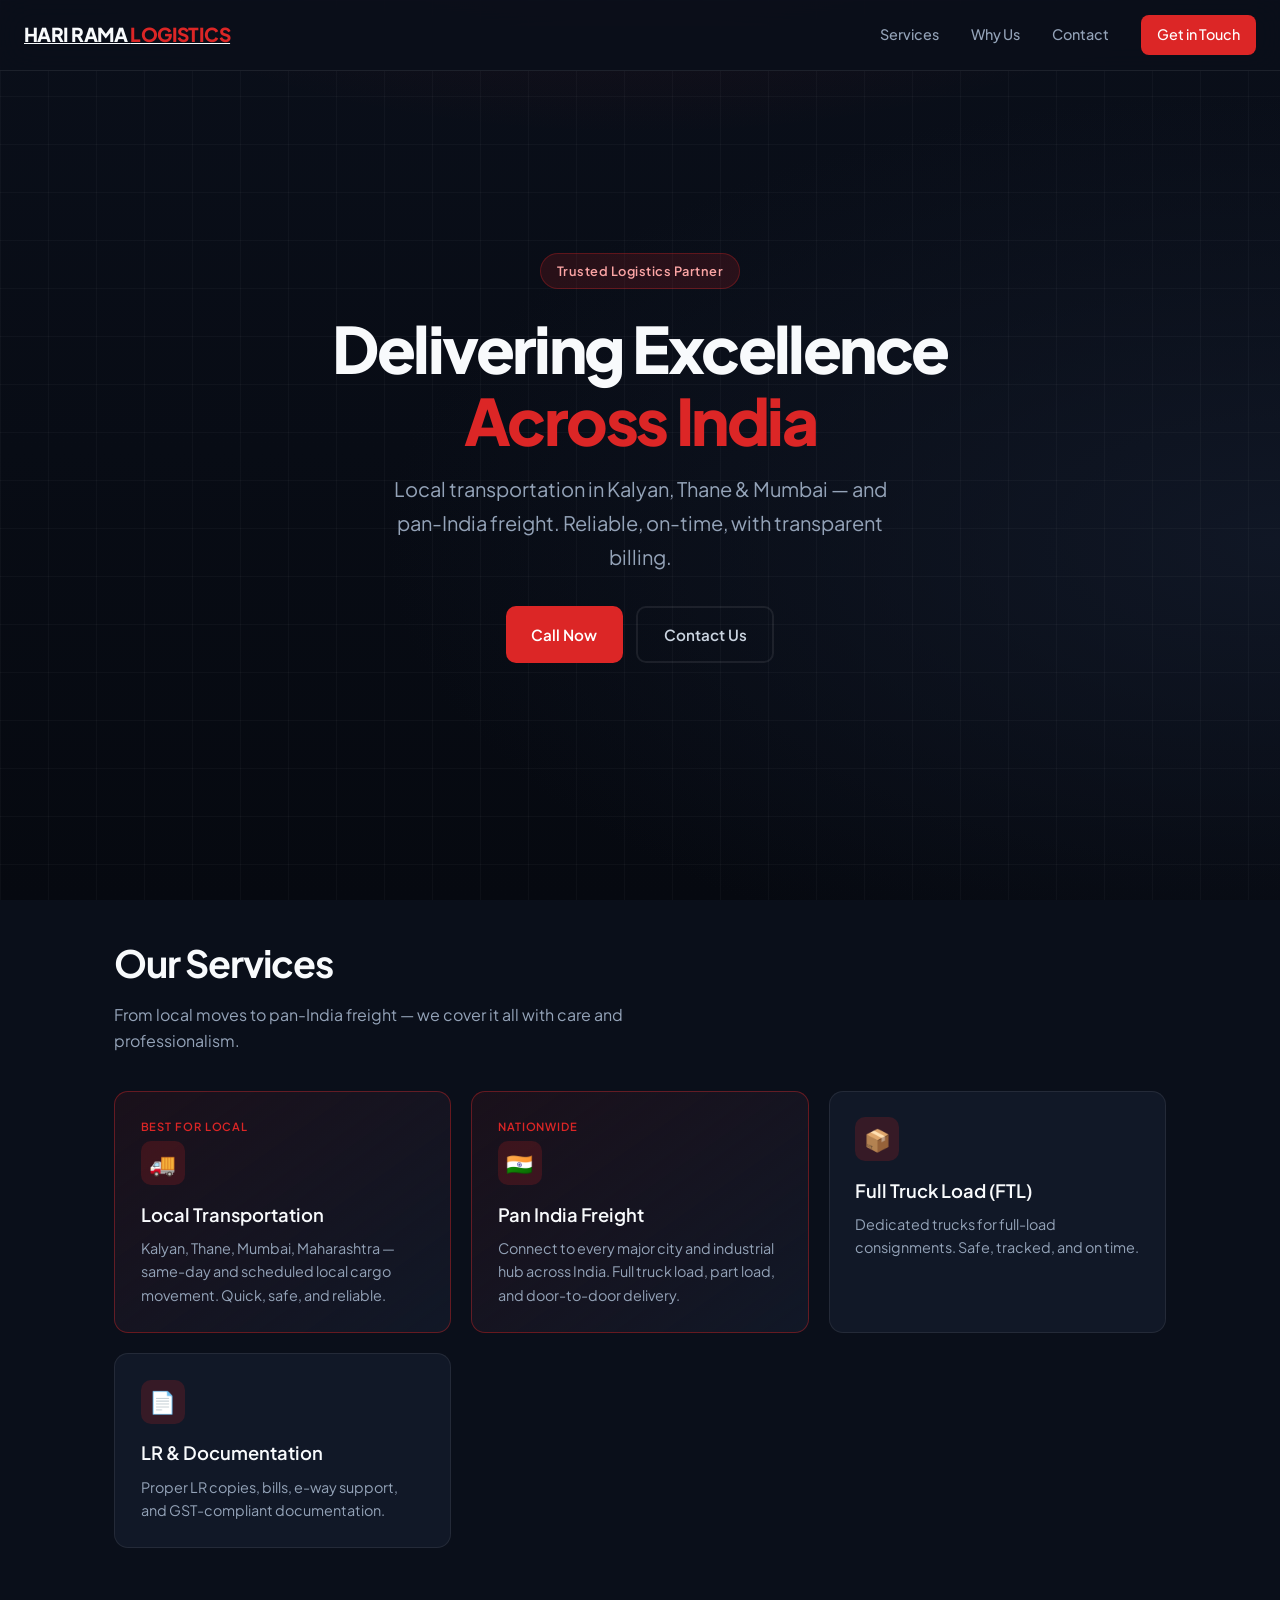
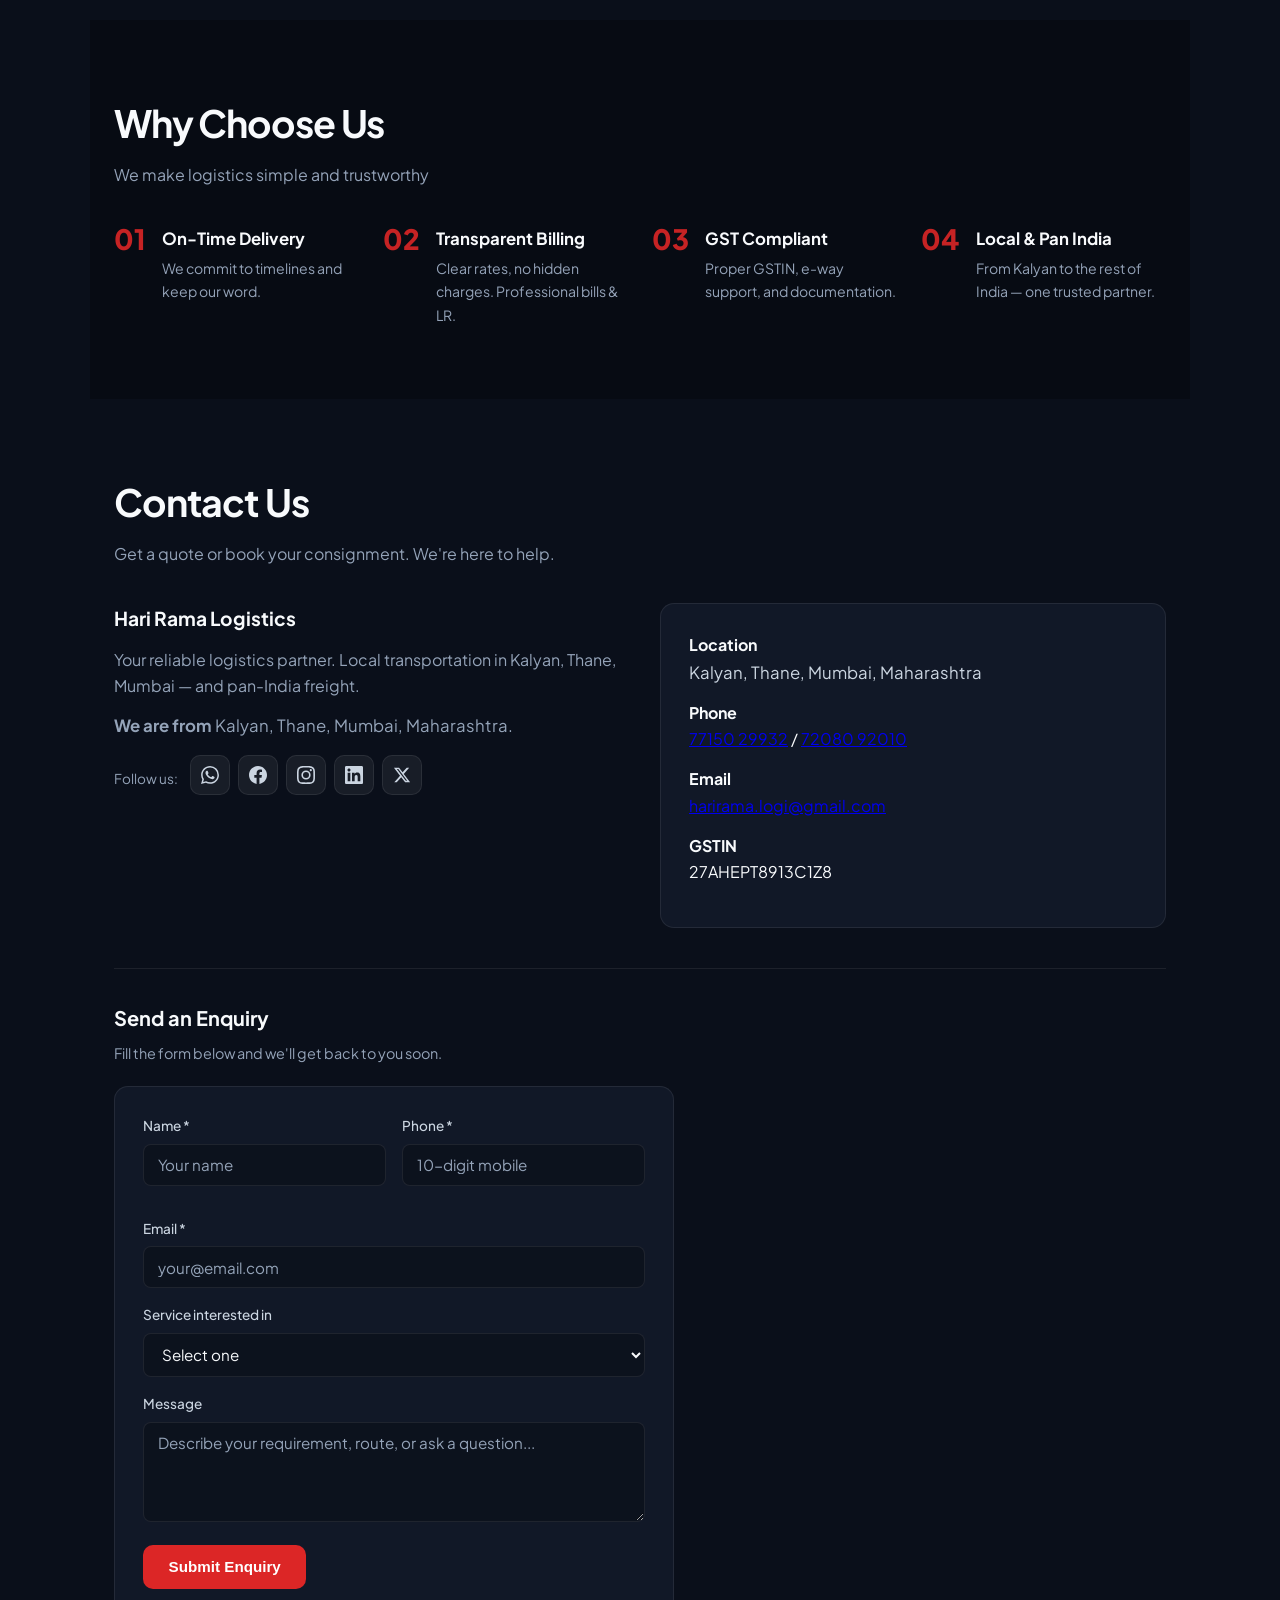
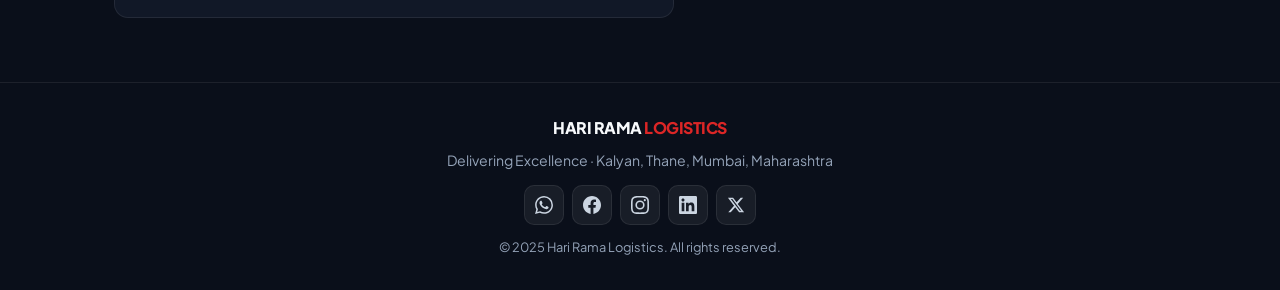
==== index.html @ 6e8695d1 "Add files via upload" ====
<!DOCTYPE html>
<html lang="en">
<head>
    <meta charset="UTF-8">
    <meta name="viewport" content="width=device-width, initial-scale=1.0">
    <meta name="description" content="Hari Rama Logistics - Local & Pan India freight from Kalyan, Thane, Mumbai. Delivering Excellence.">
    <title>Hari Rama Logistics | Delivering Excellence</title>
    <link rel="preconnect" href="https://fonts.googleapis.com">
    <link rel="preconnect" href="https://fonts.gstatic.com" crossorigin>
    <link href="https://fonts.googleapis.com/css2?family=Plus+Jakarta+Sans:wght@400;500;600;700;800&display=swap" rel="stylesheet">
    <style>
        :root {
            --navy: #0a0f1a;
            --navy-card: #111827;
            --navy-border: rgba(255,255,255,0.08);
            --red: #b91c1c;
            --red-soft: #dc2626;
            --red-glow: rgba(220, 38, 38, 0.25);
            --white: #f8fafc;
            --gray: #94a3b8;
            --gray-light: #cbd5e1;
        }
        * { margin: 0; padding: 0; box-sizing: border-box; }
        html { scroll-behavior: smooth; }
        body {
            font-family: 'Plus Jakarta Sans', sans-serif;
            background: var(--navy);
            color: var(--white);
            line-height: 1.65;
            overflow-x: hidden;
        }

        .bg-pattern {
            position: fixed;
            inset: 0;
            background:
                radial-gradient(ellipse 100% 60% at 50% -15%, rgba(220, 38, 38, 0.12), transparent 50%),
                radial-gradient(ellipse 70% 50% at 100% 60%, rgba(17, 24, 39, 0.9), transparent),
                linear-gradient(180deg, #0a0f1a 0%, #060910 100%);
            z-index: -2;
            pointer-events: none;
        }
        .grid-overlay {
            position: fixed;
            inset: 0;
            background-image: linear-gradient(rgba(255,255,255,0.03) 1px, transparent 1px),
                              linear-gradient(90deg, rgba(255,255,255,0.03) 1px, transparent 1px);
            background-size: 48px 48px;
            z-index: -1;
            pointer-events: none;
        }

        /* Nav - professional */
        nav {
            position: fixed;
            top: 0; left: 0; right: 0;
            z-index: 100;
            padding: 0.95rem 1.5rem;
            display: flex;
            justify-content: space-between;
            align-items: center;
            background: rgba(10, 15, 26, 0.9);
            backdrop-filter: blur(16px);
            border-bottom: 1px solid var(--navy-border);
        }
        .logo {
            font-size: 1.2rem;
            font-weight: 800;
            color: var(--white);
            letter-spacing: -0.03em;
        }
        .logo span { color: var(--red-soft); }
        .nav-links {
            display: flex;
            gap: 2rem;
            align-items: center;
        }
        .nav-links a {
            color: var(--gray);
            text-decoration: none;
            font-weight: 500;
            font-size: 0.9rem;
            transition: color 0.2s;
        }
        .nav-links a:hover { color: var(--white); }
        .nav-cta {
            background: var(--red-soft);
            color: white !important;
            padding: 0.5rem 1rem;
            border-radius: 8px;
            font-weight: 600;
        }
        .nav-cta:hover { background: #ef4444; color: white !important; }
        @media (max-width: 768px) {
            .nav-links { gap: 1rem; }
            .nav-links a:not(.nav-cta) { display: none; }
        }

        /* Hero - cleaner */
        .hero {
            min-height: 100vh;
            display: flex;
            flex-direction: column;
            justify-content: center;
            align-items: center;
            text-align: center;
            padding: 5rem 1.5rem 4rem;
        }
        .hero .badge {
            display: inline-flex;
            align-items: center;
            gap: 0.4rem;
            background: rgba(220, 38, 38, 0.15);
            color: #fca5a5;
            padding: 0.4rem 1rem;
            border-radius: 100px;
            font-size: 0.8rem;
            font-weight: 600;
            letter-spacing: 0.04em;
            margin-bottom: 1.5rem;
            border: 1px solid rgba(220, 38, 38, 0.3);
        }
        .hero h1 {
            font-size: clamp(2.4rem, 7vw, 4rem);
            font-weight: 800;
            line-height: 1.12;
            letter-spacing: -0.04em;
            margin-bottom: 1rem;
            color: var(--white);
        }
        .hero h1 .red { color: var(--red-soft); }
        .hero .tagline {
            font-size: clamp(1rem, 2.8vw, 1.25rem);
            color: var(--gray);
            max-width: 520px;
            margin-bottom: 2rem;
            line-height: 1.7;
        }
        .hero .cta {
            display: flex;
            gap: 0.85rem;
            flex-wrap: wrap;
            justify-content: center;
        }
        .btn {
            display: inline-flex;
            align-items: center;
            gap: 0.5rem;
            padding: 0.85rem 1.6rem;
            border-radius: 10px;
            font-weight: 600;
            font-size: 0.95rem;
            text-decoration: none;
            transition: transform 0.2s, box-shadow 0.2s, background 0.2s;
        }
        .btn-primary {
            background: var(--red-soft);
            color: white;
            border: none;
        }
        .btn-primary:hover {
            background: #ef4444;
            transform: translateY(-2px);
            box-shadow: 0 12px 28px var(--red-glow);
        }
        .btn-outline {
            background: transparent;
            color: var(--gray-light);
            border: 2px solid var(--navy-border);
        }
        .btn-outline:hover {
            border-color: var(--gray);
            color: var(--white);
            transform: translateY(-2px);
        }

        /* Section */
        section {
            max-width: 1100px;
            margin: 0 auto;
            padding: 4.5rem 1.5rem;
        }
        .section-title {
            font-size: clamp(1.7rem, 4vw, 2.35rem);
            font-weight: 700;
            margin-bottom: 0.5rem;
            letter-spacing: -0.03em;
        }
        .section-sub {
            color: var(--gray);
            font-size: 1rem;
            margin-bottom: 2.25rem;
            max-width: 560px;
        }

        /* Services - Local & Pan India highlighted */
        .services { padding-top: 2rem; }
        .services-grid {
            display: grid;
            grid-template-columns: repeat(auto-fit, minmax(260px, 1fr));
            gap: 1.25rem;
        }
        .service-card {
            background: var(--navy-card);
            border: 1px solid var(--navy-border);
            border-radius: 14px;
            padding: 1.6rem;
            transition: border-color 0.2s, transform 0.2s, box-shadow 0.2s;
        }
        .service-card:hover {
            border-color: rgba(220, 38, 38, 0.35);
            transform: translateY(-3px);
            box-shadow: 0 12px 24px rgba(0,0,0,0.2);
        }
        .service-card.featured {
            border-color: rgba(220, 38, 38, 0.4);
            background: linear-gradient(145deg, rgba(220, 38, 38, 0.08) 0%, var(--navy-card) 100%);
        }
        .service-card .icon {
            width: 44px;
            height: 44px;
            background: rgba(220, 38, 38, 0.18);
            border-radius: 10px;
            display: flex;
            align-items: center;
            justify-content: center;
            font-size: 1.35rem;
            margin-bottom: 0.9rem;
        }
        .service-card .label {
            font-size: 0.7rem;
            font-weight: 600;
            text-transform: uppercase;
            letter-spacing: 0.08em;
            color: var(--red-soft);
            margin-bottom: 0.35rem;
        }
        .service-card h3 {
            font-size: 1.15rem;
            font-weight: 600;
            margin-bottom: 0.45rem;
        }
        .service-card p {
            color: var(--gray);
            font-size: 0.9rem;
            line-height: 1.6;
        }

        /* Why Us */
        .why-us { background: rgba(0,0,0,0.25); }
        .why-grid {
            display: grid;
            grid-template-columns: repeat(auto-fit, minmax(220px, 1fr));
            gap: 1.5rem;
        }
        .why-item {
            display: flex;
            align-items: flex-start;
            gap: 1rem;
        }
        .why-item .num {
            font-size: 1.75rem;
            font-weight: 800;
            color: var(--red-soft);
            line-height: 1;
            opacity: 0.9;
        }
        .why-item h3 { font-size: 1.05rem; margin-bottom: 0.3rem; }
        .why-item p { color: var(--gray); font-size: 0.88rem; }

        /* Contact - location only + social */
        .contact { padding-bottom: 4rem; }
        .contact-wrap {
            display: grid;
            grid-template-columns: 1fr 1fr;
            gap: 2.5rem;
            align-items: start;
        }
        @media (max-width: 700px) { .contact-wrap { grid-template-columns: 1fr; } }
        .contact-info h3 { font-size: 1.2rem; margin-bottom: 0.75rem; }
        .contact-info p, .contact-info a {
            color: var(--gray);
            text-decoration: none;
            margin-bottom: 0.5rem;
            display: block;
        }
        .contact-info a:hover { color: var(--red-soft); }
        .contact-details {
            background: var(--navy-card);
            border: 1px solid var(--navy-border);
            border-radius: 14px;
            padding: 1.75rem;
        }
        .contact-details p { margin-bottom: 0.85rem; }
        .contact-details strong { color: var(--white); }
        .location-text {
            font-size: 1.05rem;
            color: var(--gray-light);
        }

        /* Social links */
        .social-row {
            display: flex;
            align-items: center;
            gap: 0.5rem;
            flex-wrap: wrap;
            margin-top: 1rem;
        }
        .social-row span {
            font-size: 0.85rem;
            color: var(--gray);
            margin-right: 0.25rem;
        }
        .social-links {
            display: flex;
            gap: 0.5rem;
            flex-wrap: wrap;
        }
        .social-links a {
            display: flex;
            align-items: center;
            justify-content: center;
            width: 40px;
            height: 40px;
            border-radius: 10px;
            background: rgba(255,255,255,0.06);
            border: 1px solid var(--navy-border);
            color: var(--gray-light);
            text-decoration: none;
            transition: background 0.2s, color 0.2s, border-color 0.2s;
        }
        .social-links a:hover {
            background: rgba(220, 38, 38, 0.15);
            border-color: rgba(220, 38, 38, 0.3);
            color: var(--white);
        }
        .social-links a svg { width: 18px; height: 18px; }

        /* Enquiry form */
        .enquiry-section { margin-top: 2.5rem; padding-top: 2rem; border-top: 1px solid var(--navy-border); }
        .enquiry-section h3 { font-size: 1.25rem; margin-bottom: 0.5rem; }
        .enquiry-section .form-intro { color: var(--gray); font-size: 0.9rem; margin-bottom: 1.25rem; }
        .form-box {
            background: var(--navy-card);
            border: 1px solid var(--navy-border);
            border-radius: 14px;
            padding: 1.75rem;
            max-width: 560px;
        }
        .form-row { display: grid; grid-template-columns: 1fr 1fr; gap: 1rem; margin-bottom: 1rem; }
        @media (max-width: 500px) { .form-row { grid-template-columns: 1fr; } }
        .form-group { margin-bottom: 1rem; }
        .form-group label {
            display: block;
            font-size: 0.85rem;
            font-weight: 500;
            color: var(--gray-light);
            margin-bottom: 0.4rem;
        }
        .form-group input,
        .form-group select,
        .form-group textarea {
            width: 100%;
            padding: 0.65rem 0.85rem;
            font-size: 0.95rem;
            font-family: inherit;
            color: var(--white);
            background: rgba(0,0,0,0.25);
            border: 1px solid var(--navy-border);
            border-radius: 8px;
            transition: border-color 0.2s;
        }
        .form-group input:focus,
        .form-group select:focus,
        .form-group textarea:focus {
            outline: none;
            border-color: rgba(220, 38, 38, 0.5);
        }
        .form-group input::placeholder,
        .form-group textarea::placeholder { color: var(--gray); }
        .form-group select option { background: var(--navy-card); color: var(--white); }
        .form-group textarea { min-height: 100px; resize: vertical; }
        .form-submit { margin-top: 0.5rem; }
        .form-submit .btn { cursor: pointer; border: none; }
        .form-success {
            display: none;
            padding: 1rem 1.25rem;
            background: rgba(34, 197, 94, 0.15);
            border: 1px solid rgba(34, 197, 94, 0.4);
            border-radius: 10px;
            color: #86efac;
            font-size: 0.95rem;
            margin-bottom: 1rem;
        }
        .form-success.show { display: block; }

        /* Footer */
        footer {
            border-top: 1px solid var(--navy-border);
            padding: 2rem 1.5rem;
            text-align: center;
            color: var(--gray);
            font-size: 0.88rem;
        }
        footer .logo { font-size: 1rem; display: inline-block; margin-bottom: 0.5rem; }
        footer .social-links { justify-content: center; margin-top: 0.75rem; }
    </style>
</head>
<body>
    <div class="bg-pattern"></div>
    <div class="grid-overlay"></div>

    <!-- ========== REPLACE THESE URLs WITH YOUR REAL LINKS ========== -->
    <script>
        var SOCIAL = {
            whatsapp: 'https://wa.me/917715029932',   // 91 + your 10-digit number
            facebook:  'https://www.facebook.com/yourpage',  // Your Facebook page URL
            instagram: 'https://www.instagram.com/yourprofile', // Your Instagram URL
            linkedin:  'https://www.linkedin.com/company/yourcompany', // Your LinkedIn URL
            twitter:   'https://twitter.com/yourhandle'   // Your Twitter/X URL
        };
    </script>

    <nav>
        <a href="#" class="logo">HARI RAMA <span>LOGISTICS</span></a>
        <div class="nav-links">
            <a href="#services">Services</a>
            <a href="#why-us">Why Us</a>
            <a href="#contact">Contact</a>
            <a href="#contact" class="nav-cta">Get in Touch</a>
        </div>
    </nav>

    <header class="hero">
        <span class="badge">Trusted Logistics Partner</span>
        <h1>Delivering Excellence<br><span class="red">Across India</span></h1>
        <p class="tagline">Local transportation in Kalyan, Thane & Mumbai — and pan-India freight. Reliable, on-time, with transparent billing.</p>
        <div class="cta">
            <a href="tel:7715029932" class="btn btn-primary">Call Now</a>
            <a href="#contact" class="btn btn-outline">Contact Us</a>
        </div>
    </header>

    <section id="services" class="services">
        <h2 class="section-title">Our Services</h2>
        <p class="section-sub">From local moves to pan-India freight — we cover it all with care and professionalism.</p>
        <div class="services-grid">
            <div class="service-card featured">
                <div class="label">Best for local</div>
                <div class="icon">🚚</div>
                <h3>Local Transportation</h3>
                <p>Kalyan, Thane, Mumbai, Maharashtra — same-day and scheduled local cargo movement. Quick, safe, and reliable.</p>
            </div>
            <div class="service-card featured">
                <div class="label">Nationwide</div>
                <div class="icon">🇮🇳</div>
                <h3>Pan India Freight</h3>
                <p>Connect to every major city and industrial hub across India. Full truck load, part load, and door-to-door delivery.</p>
            </div>
            <div class="service-card">
                <div class="icon">📦</div>
                <h3>Full Truck Load (FTL)</h3>
                <p>Dedicated trucks for full-load consignments. Safe, tracked, and on time.</p>
            </div>
            <div class="service-card">
                <div class="icon">📄</div>
                <h3>LR & Documentation</h3>
                <p>Proper LR copies, bills, e-way support, and GST-compliant documentation.</p>
            </div>
        </div>
    </section>

    <section id="why-us" class="why-us">
        <h2 class="section-title">Why Choose Us</h2>
        <p class="section-sub">We make logistics simple and trustworthy</p>
        <div class="why-grid">
            <div class="why-item">
                <span class="num">01</span>
                <div>
                    <h3>On-Time Delivery</h3>
                    <p>We commit to timelines and keep our word.</p>
                </div>
            </div>
            <div class="why-item">
                <span class="num">02</span>
                <div>
                    <h3>Transparent Billing</h3>
                    <p>Clear rates, no hidden charges. Professional bills & LR.</p>
                </div>
            </div>
            <div class="why-item">
                <span class="num">03</span>
                <div>
                    <h3>GST Compliant</h3>
                    <p>Proper GSTIN, e-way support, and documentation.</p>
                </div>
            </div>
            <div class="why-item">
                <span class="num">04</span>
                <div>
                    <h3>Local & Pan India</h3>
                    <p>From Kalyan to the rest of India — one trusted partner.</p>
                </div>
            </div>
        </div>
    </section>

    <section id="contact" class="contact">
        <h2 class="section-title">Contact Us</h2>
        <p class="section-sub">Get a quote or book your consignment. We're here to help.</p>
        <div class="contact-wrap">
            <div class="contact-info">
                <h3>Hari Rama Logistics</h3>
                <p>Your reliable logistics partner. Local transportation in Kalyan, Thane, Mumbai — and pan-India freight.</p>
                <p class="location-text" style="margin-top:0.75rem;"><strong>We are from</strong> Kalyan, Thane, Mumbai, Maharashtra.</p>
                <div class="social-row">
                    <span>Follow us:</span>
                    <div class="social-links">
                        <a href="#" id="s-whatsapp" title="WhatsApp" target="_blank" rel="noopener"><svg viewBox="0 0 24 24" fill="currentColor"><path d="M17.472 14.382c-.297-.149-1.758-.867-2.03-.967-.273-.099-.471-.148-.67.15-.197.297-.767.966-.94 1.164-.173.199-.347.223-.644.075-.297-.15-1.255-.463-2.39-1.475-.883-.788-1.48-1.761-1.653-2.059-.173-.297-.018-.458.13-.606.134-.133.298-.347.446-.52.149-.174.198-.298.298-.497.099-.198.05-.371-.025-.52-.075-.149-.669-1.612-.916-2.207-.242-.579-.487-.5-.669-.51-.173-.008-.371-.01-.57-.01-.198 0-.52.074-.792.372-.272.297-1.04 1.016-1.04 2.479 0 1.462 1.065 2.875 1.213 3.074.149.198 2.096 3.2 5.077 4.487.709.306 1.262.489 1.694.625.712.227 1.36.195 1.871.118.571-.085 1.758-.719 2.006-1.413.248-.694.248-1.289.173-1.413-.074-.124-.272-.198-.57-.347m-5.421 7.403h-.004a9.87 9.87 0 01-5.031-1.378l-.361-.214-3.741.982.998-3.648-.235-.374a9.86 9.86 0 01-1.51-5.26c.001-5.45 4.436-9.884 9.888-9.884 2.64 0 5.122 1.03 6.988 2.898a9.825 9.825 0 012.893 6.994c-.003 5.45-4.437 9.884-9.885 9.884m8.413-18.297A11.815 11.815 0 0012.05 0C5.495 0 .16 5.335.157 11.892c0 2.096.547 4.142 1.588 5.945L.057 24l6.305-1.654a11.882 11.882 0 005.683 1.448h.005c6.554 0 11.89-5.335 11.893-11.893a11.821 11.821 0 00-3.48-8.413z"/></svg></a>
                        <a href="#" id="s-facebook" title="Facebook" target="_blank" rel="noopener"><svg viewBox="0 0 24 24" fill="currentColor"><path d="M24 12.073c0-6.627-5.373-12-12-12s-12 5.373-12 12c0 5.99 4.388 10.954 10.125 11.854v-8.385H7.078v-3.47h3.047V9.43c0-3.007 1.792-4.669 4.533-4.669 1.312 0 2.686.235 2.686.235v2.953H15.83c-1.491 0-1.956.925-1.956 1.874v2.25h3.328l-.532 3.47h-2.796v8.385C19.612 23.027 24 18.062 24 12.073z"/></svg></a>
                        <a href="#" id="s-instagram" title="Instagram" target="_blank" rel="noopener"><svg viewBox="0 0 24 24" fill="currentColor"><path d="M12 2.163c3.204 0 3.584.012 4.85.07 3.252.148 4.771 1.691 4.919 4.919.058 1.265.069 1.645.069 4.849 0 3.205-.012 3.584-.069 4.849-.149 3.225-1.664 4.771-4.919 4.919-1.266.058-1.644.07-4.85.07-3.204 0-3.584-.012-4.849-.07-3.26-.149-4.771-1.699-4.919-4.92-.058-1.265-.07-1.644-.07-4.849 0-3.204.013-3.583.07-4.849.149-3.227 1.664-4.771 4.919-4.919 1.266-.057 1.645-.069 4.849-.069zM12 0C8.741 0 8.333.014 7.053.072 2.695.272.273 2.69.073 7.052.014 8.333 0 8.741 0 12c0 3.259.014 3.668.072 4.948.2 4.358 2.618 6.78 6.98 6.98C8.333 23.986 8.741 24 12 24c3.259 0 3.668-.014 4.948-.072 4.354-.2 6.782-2.618 6.979-6.98.059-1.28.073-1.689.073-4.948 0-3.259-.014-3.667-.072-4.947-.196-4.354-2.617-6.78-6.979-6.98C8.333.014 8.741 0 12 0zm0 5.838a6.162 6.162 0 100 12.324 6.162 6.162 0 000-12.324zM12 16a4 4 0 110-8 4 4 0 010 8zm6.406-11.845a1.44 1.44 0 100 2.881 1.44 1.44 0 000-2.881z"/></svg></a>
                        <a href="#" id="s-linkedin" title="LinkedIn" target="_blank" rel="noopener"><svg viewBox="0 0 24 24" fill="currentColor"><path d="M20.447 20.452h-3.554v-5.569c0-1.328-.027-3.037-1.852-3.037-1.853 0-2.136 1.445-2.136 2.939v5.667H9.351V9h3.414v1.561h.046c.477-.9 1.637-1.85 3.37-1.85 3.601 0 4.267 2.37 4.267 5.455v6.286zM5.337 7.433c-1.144 0-2.063-.926-2.063-2.065 0-1.138.92-2.063 2.063-2.063 1.14 0 2.064.925 2.064 2.063 0 1.139-.925 2.065-2.064 2.065zm1.782 13.019H3.555V9h3.564v11.452zM22.225 0H1.771C.792 0 0 .774 0 1.729v20.542C0 23.227.792 24 1.771 24h20.451C23.2 24 24 23.227 24 22.271V1.729C24 .774 23.2 0 22.222 0h.003z"/></svg></a>
                        <a href="#" id="s-twitter" title="Twitter / X" target="_blank" rel="noopener"><svg viewBox="0 0 24 24" fill="currentColor"><path d="M18.244 2.25h3.308l-7.227 8.26 8.502 11.24H16.17l-5.214-6.817L4.99 21.75H1.68l7.73-8.835L1.254 2.25H8.08l4.713 6.231zm-1.161 17.52h1.833L7.084 4.126H5.117z"/></svg></a>
                    </div>
                </div>
            </div>
            <div class="contact-details">
                <p><strong>Location</strong><br><span class="location-text">Kalyan, Thane, Mumbai, Maharashtra</span></p>
                <p><strong>Phone</strong><br><a href="tel:7715029932">77150 29932</a> / <a href="tel:7208092010">72080 92010</a></p>
                <p><strong>Email</strong><br><a href="mailto:harirama.logi@gmail.com">harirama.logi@gmail.com</a></p>
                <p><strong>GSTIN</strong><br>27AHEPT8913C1Z8</p>
            </div>
        </div>

        <!-- Enquiry form: Netlify Forms (100/month free). Works only after you host this site on Netlify. -->
        <div class="enquiry-section" id="enquiry-form">
            <h3>Send an Enquiry</h3>
            <p class="form-intro">Fill the form below and we'll get back to you soon.</p>
            <div id="form-success-msg" class="form-success">Thank you! We've received your enquiry and will contact you shortly.</div>
            <form class="form-box" id="enquiry-form-el" name="enquiry" method="POST" data-netlify="true" data-netlify-honeypot="bot-field" action="/#contact">
                <input type="hidden" name="form-name" value="enquiry">
                <p class="form-honey" style="position:absolute;left:-9999px;" aria-hidden="true"><label>Don't fill this: <input name="bot-field"></label></p>
                <div class="form-row">
                    <div class="form-group">
                        <label for="ename">Name *</label>
                        <input type="text" id="ename" name="name" placeholder="Your name" required>
                    </div>
                    <div class="form-group">
                        <label for="ephone">Phone *</label>
                        <input type="tel" id="ephone" name="phone" placeholder="10-digit mobile" required>
                    </div>
                </div>
                <div class="form-group">
                    <label for="eemail">Email *</label>
                    <input type="email" id="eemail" name="email" placeholder="your@email.com" required>
                </div>
                <div class="form-group">
                    <label for="eservice">Service interested in</label>
                    <select id="eservice" name="service">
                        <option value="">Select one</option>
                        <option value="Local Transportation">Local Transportation (Kalyan / Thane / Mumbai)</option>
                        <option value="Pan India Freight">Pan India Freight</option>
                        <option value="Both">Both</option>
                        <option value="Quote">Get a quote</option>
                    </select>
                </div>
                <div class="form-group">
                    <label for="emsg">Message</label>
                    <textarea id="emsg" name="message" placeholder="Describe your requirement, route, or ask a question..."></textarea>
                </div>
                <div class="form-submit">
                    <button type="submit" class="btn btn-primary">Submit Enquiry</button>
                </div>
            </form>
        </div>
    </section>

    <footer>
        <div class="logo">HARI RAMA <span>LOGISTICS</span></div>
        <p>Delivering Excellence · Kalyan, Thane, Mumbai, Maharashtra</p>
        <div class="social-links">
            <a href="#" id="f-whatsapp" title="WhatsApp" target="_blank" rel="noopener"><svg viewBox="0 0 24 24" fill="currentColor"><path d="M17.472 14.382c-.297-.149-1.758-.867-2.03-.967-.273-.099-.471-.148-.67.15-.197.297-.767.966-.94 1.164-.173.199-.347.223-.644.075-.297-.15-1.255-.463-2.39-1.475-.883-.788-1.48-1.761-1.653-2.059-.173-.297-.018-.458.13-.606.134-.133.298-.347.446-.52.149-.174.198-.298.298-.497.099-.198.05-.371-.025-.52-.075-.149-.669-1.612-.916-2.207-.242-.579-.487-.5-.669-.51-.173-.008-.371-.01-.57-.01-.198 0-.52.074-.792.372-.272.297-1.04 1.016-1.04 2.479 0 1.462 1.065 2.875 1.213 3.074.149.198 2.096 3.2 5.077 4.487.709.306 1.262.489 1.694.625.712.227 1.36.195 1.871.118.571-.085 1.758-.719 2.006-1.413.248-.694.248-1.289.173-1.413-.074-.124-.272-.198-.57-.347m-5.421 7.403h-.004a9.87 9.87 0 01-5.031-1.378l-.361-.214-3.741.982.998-3.648-.235-.374a9.86 9.86 0 01-1.51-5.26c.001-5.45 4.436-9.884 9.888-9.884 2.64 0 5.122 1.03 6.988 2.898a9.825 9.825 0 012.893 6.994c-.003 5.45-4.437 9.884-9.885 9.884m8.413-18.297A11.815 11.815 0 0012.05 0C5.495 0 .16 5.335.157 11.892c0 2.096.547 4.142 1.588 5.945L.057 24l6.305-1.654a11.882 11.882 0 005.683 1.448h.005c6.554 0 11.89-5.335 11.893-11.893a11.821 11.821 0 00-3.48-8.413z"/></svg></a>
            <a href="#" id="f-facebook" title="Facebook" target="_blank" rel="noopener"><svg viewBox="0 0 24 24" fill="currentColor"><path d="M24 12.073c0-6.627-5.373-12-12-12s-12 5.373-12 12c0 5.99 4.388 10.954 10.125 11.854v-8.385H7.078v-3.47h3.047V9.43c0-3.007 1.792-4.669 4.533-4.669 1.312 0 2.686.235 2.686.235v2.953H15.83c-1.491 0-1.956.925-1.956 1.874v2.25h3.328l-.532 3.47h-2.796v8.385C19.612 23.027 24 18.062 24 12.073z"/></svg></a>
            <a href="#" id="f-instagram" title="Instagram" target="_blank" rel="noopener"><svg viewBox="0 0 24 24" fill="currentColor"><path d="M12 2.163c3.204 0 3.584.012 4.85.07 3.252.148 4.771 1.691 4.919 4.919.058 1.265.069 1.645.069 4.849 0 3.205-.012 3.584-.069 4.849-.149 3.225-1.664 4.771-4.919 4.919-1.266.058-1.644.07-4.85.07-3.204 0-3.584-.012-4.849-.07-3.26-.149-4.771-1.699-4.919-4.92-.058-1.265-.07-1.644-.07-4.849 0-3.204.013-3.583.07-4.849.149-3.227 1.664-4.771 4.919-4.919 1.266-.057 1.645-.069 4.849-.069zM12 0C8.741 0 8.333.014 7.053.072 2.695.272.273 2.69.073 7.052.014 8.333 0 8.741 0 12c0 3.259.014 3.668.072 4.948.2 4.358 2.618 6.78 6.98 6.98C8.333 23.986 8.741 24 12 24c3.259 0 3.668-.014 4.948-.072 4.354-.2 6.782-2.618 6.979-6.98.059-1.28.073-1.689.073-4.948 0-3.259-.014-3.667-.072-4.947-.196-4.354-2.617-6.78-6.979-6.98C8.333.014 8.741 0 12 0zm0 5.838a6.162 6.162 0 100 12.324 6.162 6.162 0 000-12.324zM12 16a4 4 0 110-8 4 4 0 010 8zm6.406-11.845a1.44 1.44 0 100 2.881 1.44 1.44 0 000-2.881z"/></svg></a>
            <a href="#" id="f-linkedin" title="LinkedIn" target="_blank" rel="noopener"><svg viewBox="0 0 24 24" fill="currentColor"><path d="M20.447 20.452h-3.554v-5.569c0-1.328-.027-3.037-1.852-3.037-1.853 0-2.136 1.445-2.136 2.939v5.667H9.351V9h3.414v1.561h.046c.477-.9 1.637-1.85 3.37-1.85 3.601 0 4.267 2.37 4.267 5.455v6.286zM5.337 7.433c-1.144 0-2.063-.926-2.063-2.065 0-1.138.92-2.063 2.063-2.063 1.14 0 2.064.925 2.064 2.063 0 1.139-.925 2.065-2.064 2.065zm1.782 13.019H3.555V9h3.564v11.452zM22.225 0H1.771C.792 0 0 .774 0 1.729v20.542C0 23.227.792 24 1.771 24h20.451C23.2 24 24 23.227 24 22.271V1.729C24 .774 23.2 0 22.222 0h.003z"/></svg></a>
            <a href="#" id="f-twitter" title="Twitter / X" target="_blank" rel="noopener"><svg viewBox="0 0 24 24" fill="currentColor"><path d="M18.244 2.25h3.308l-7.227 8.26 8.502 11.24H16.17l-5.214-6.817L4.99 21.75H1.68l7.73-8.835L1.254 2.25H8.08l4.713 6.231zm-1.161 17.52h1.833L7.084 4.126H5.117z"/></svg></a>
        </div>
        <p style="margin-top:0.75rem;font-size:0.8rem;">© 2025 Hari Rama Logistics. All rights reserved.</p>
    </footer>

    <script>
        (function() {
            var s = window.SOCIAL || {};
            var ids = ['whatsapp','facebook','instagram','linkedin','twitter'];
            ids.forEach(function(name) {
                var url = s[name] || '#';
                document.querySelectorAll('#s-' + name + ', #f-' + name).forEach(function(a) { a.href = url; });
            });
        })();

        (function() {
            var successMsg = document.getElementById('form-success-msg');
            if (window.location.hash === '#contact' && window.location.search.indexOf('enquiry=sent') !== -1 && successMsg) {
                successMsg.classList.add('show');
                successMsg.scrollIntoView({ behavior: 'smooth', block: 'nearest' });
            }
        })();
    </script>
</body>
</html>
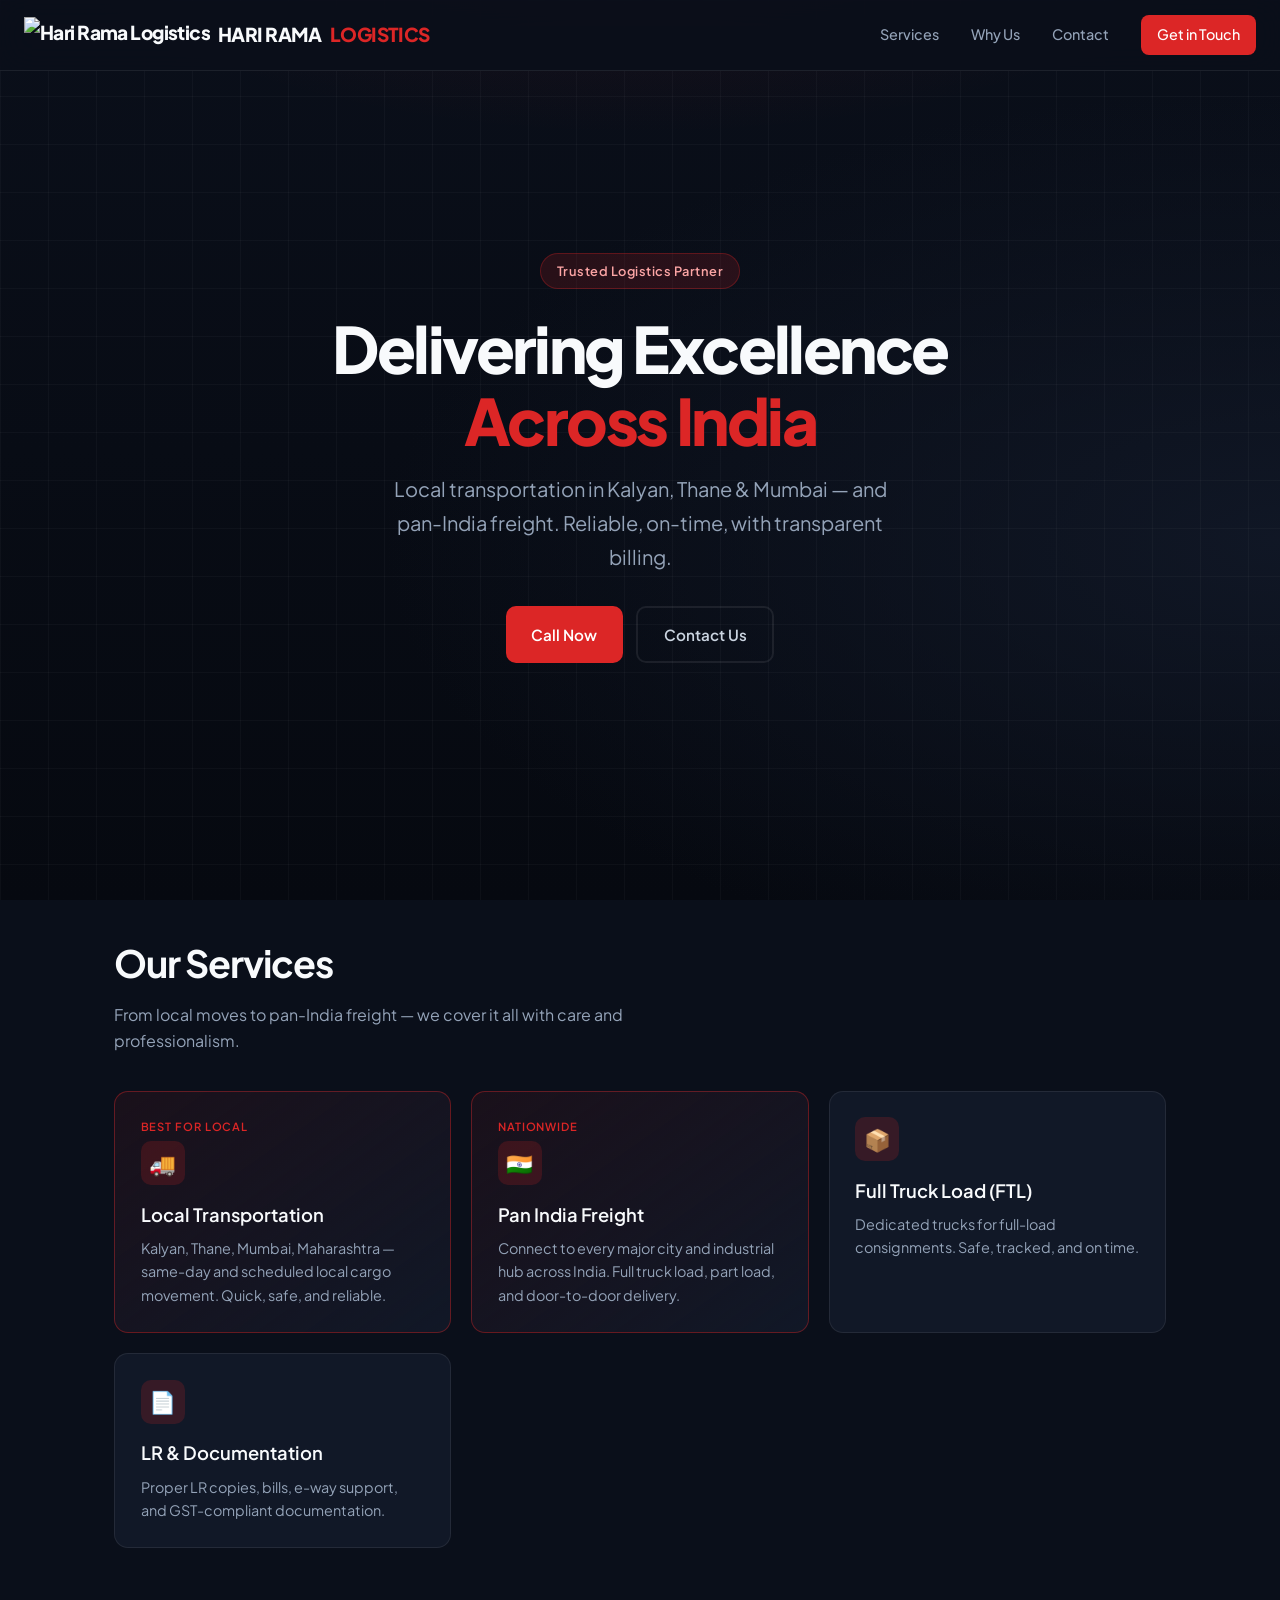
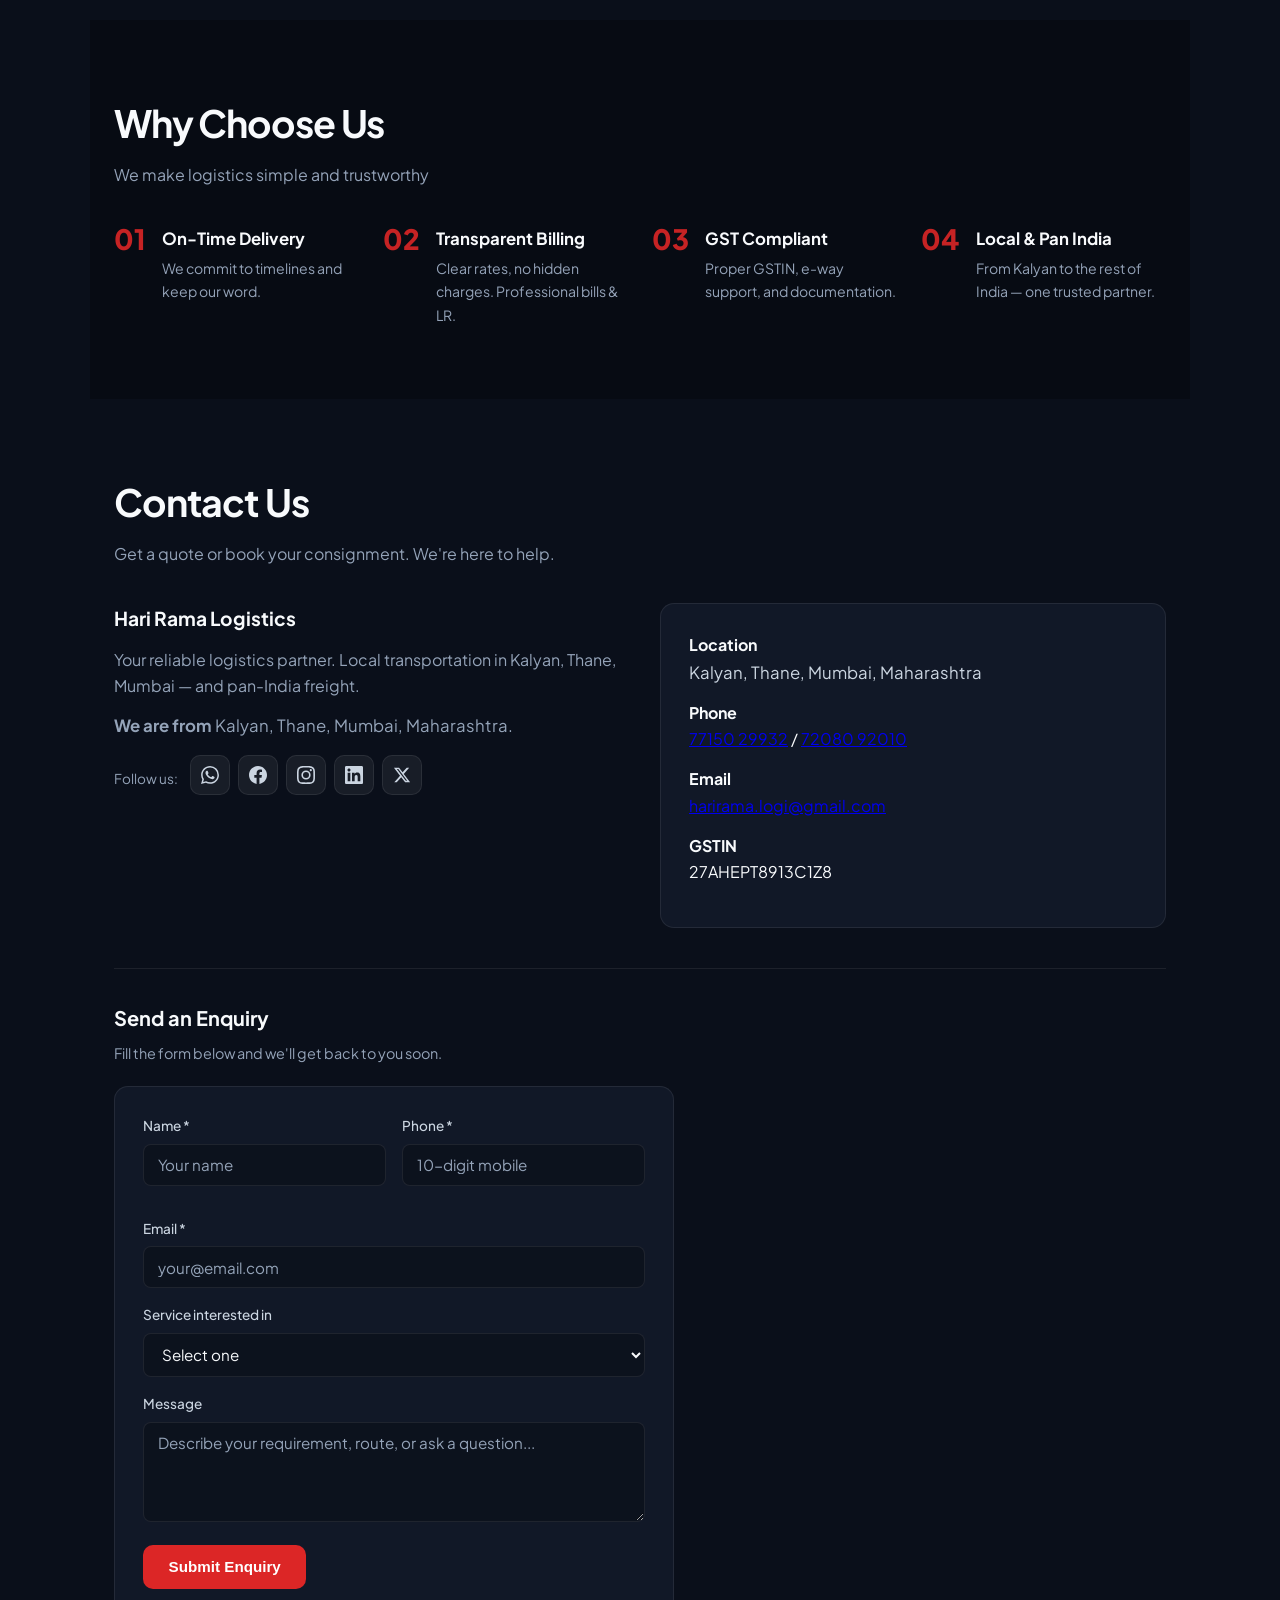
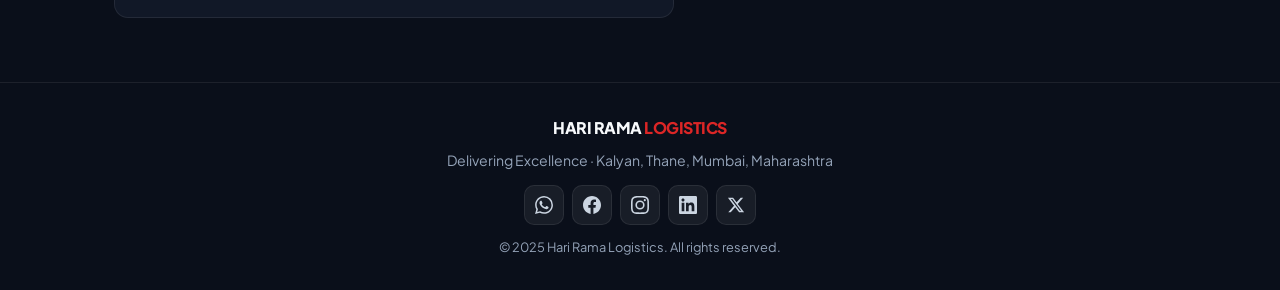
==== commit 54d46704: "Update index.html" ====
--- a/index.html
+++ b/index.html
@@ -68,8 +68,18 @@
             font-weight: 800;
             color: var(--white);
             letter-spacing: -0.03em;
+            display: inline-flex;
+            align-items: center;
+            gap: 0.5rem;
+            text-decoration: none;
         }
         .logo span { color: var(--red-soft); }
+        .nav-logo-img {
+            height: 36px;
+            width: auto;
+            display: block;
+            object-fit: contain;
+        }
         .nav-links {
             display: flex;
             gap: 2rem;
@@ -422,7 +432,10 @@
     </script>
 
     <nav>
-        <a href="#" class="logo">HARI RAMA <span>LOGISTICS</span></a>
+        <a href="#" class="logo">
+            <img src="logo.png" alt="Hari Rama Logistics" class="nav-logo-img">
+            HARI RAMA <span>LOGISTICS</span>
+        </a>
         <div class="nav-links">
             <a href="#services">Services</a>
             <a href="#why-us">Why Us</a>
@@ -537,7 +550,7 @@
             <h3>Send an Enquiry</h3>
             <p class="form-intro">Fill the form below and we'll get back to you soon.</p>
             <div id="form-success-msg" class="form-success">Thank you! We've received your enquiry and will contact you shortly.</div>
-            <form class="form-box" id="enquiry-form-el" name="enquiry" method="POST" data-netlify="true" data-netlify-honeypot="bot-field" action="/#contact">
+            <form class="form-box" id="enquiry-form-el" name="enquiry" method="POST" data-netlify="true" data-netlify-honeypot="bot-field" action="/">
                 <input type="hidden" name="form-name" value="enquiry">
                 <p class="form-honey" style="position:absolute;left:-9999px;" aria-hidden="true"><label>Don't fill this: <input name="bot-field"></label></p>
                 <div class="form-row">
@@ -604,6 +617,26 @@
                 successMsg.classList.add('show');
                 successMsg.scrollIntoView({ behavior: 'smooth', block: 'nearest' });
             }
+            var form = document.getElementById('enquiry-form-el');
+            if (form) {
+                form.addEventListener('submit', function(e) {
+                    e.preventDefault();
+                    var btn = form.querySelector('button[type="submit"]');
+                    var origText = btn ? btn.textContent : '';
+                    if (btn) { btn.disabled = true; btn.textContent = 'Sending...'; }
+                    var fd = new FormData(form);
+                    var body = new URLSearchParams(fd).toString();
+                    fetch('/', { method: 'POST', headers: { 'Content-Type': 'application/x-www-form-urlencoded' }, body: body })
+                        .then(function(r) {
+                            if (r.ok) {
+                                if (successMsg) { successMsg.classList.add('show'); successMsg.scrollIntoView({ behavior: 'smooth', block: 'nearest' }); }
+                                form.reset();
+                            } else { if (successMsg) { successMsg.textContent = 'Something went wrong. Please call us or email directly.'; successMsg.classList.add('show'); } }
+                        })
+                        .catch(function() { if (successMsg) { successMsg.textContent = 'Network error. Please call 77150 29932 or email us.'; successMsg.classList.add('show'); } })
+                        .finally(function() { if (btn) { btn.disabled = false; btn.textContent = origText; } });
+                });
+            }
         })();
     </script>
 </body>
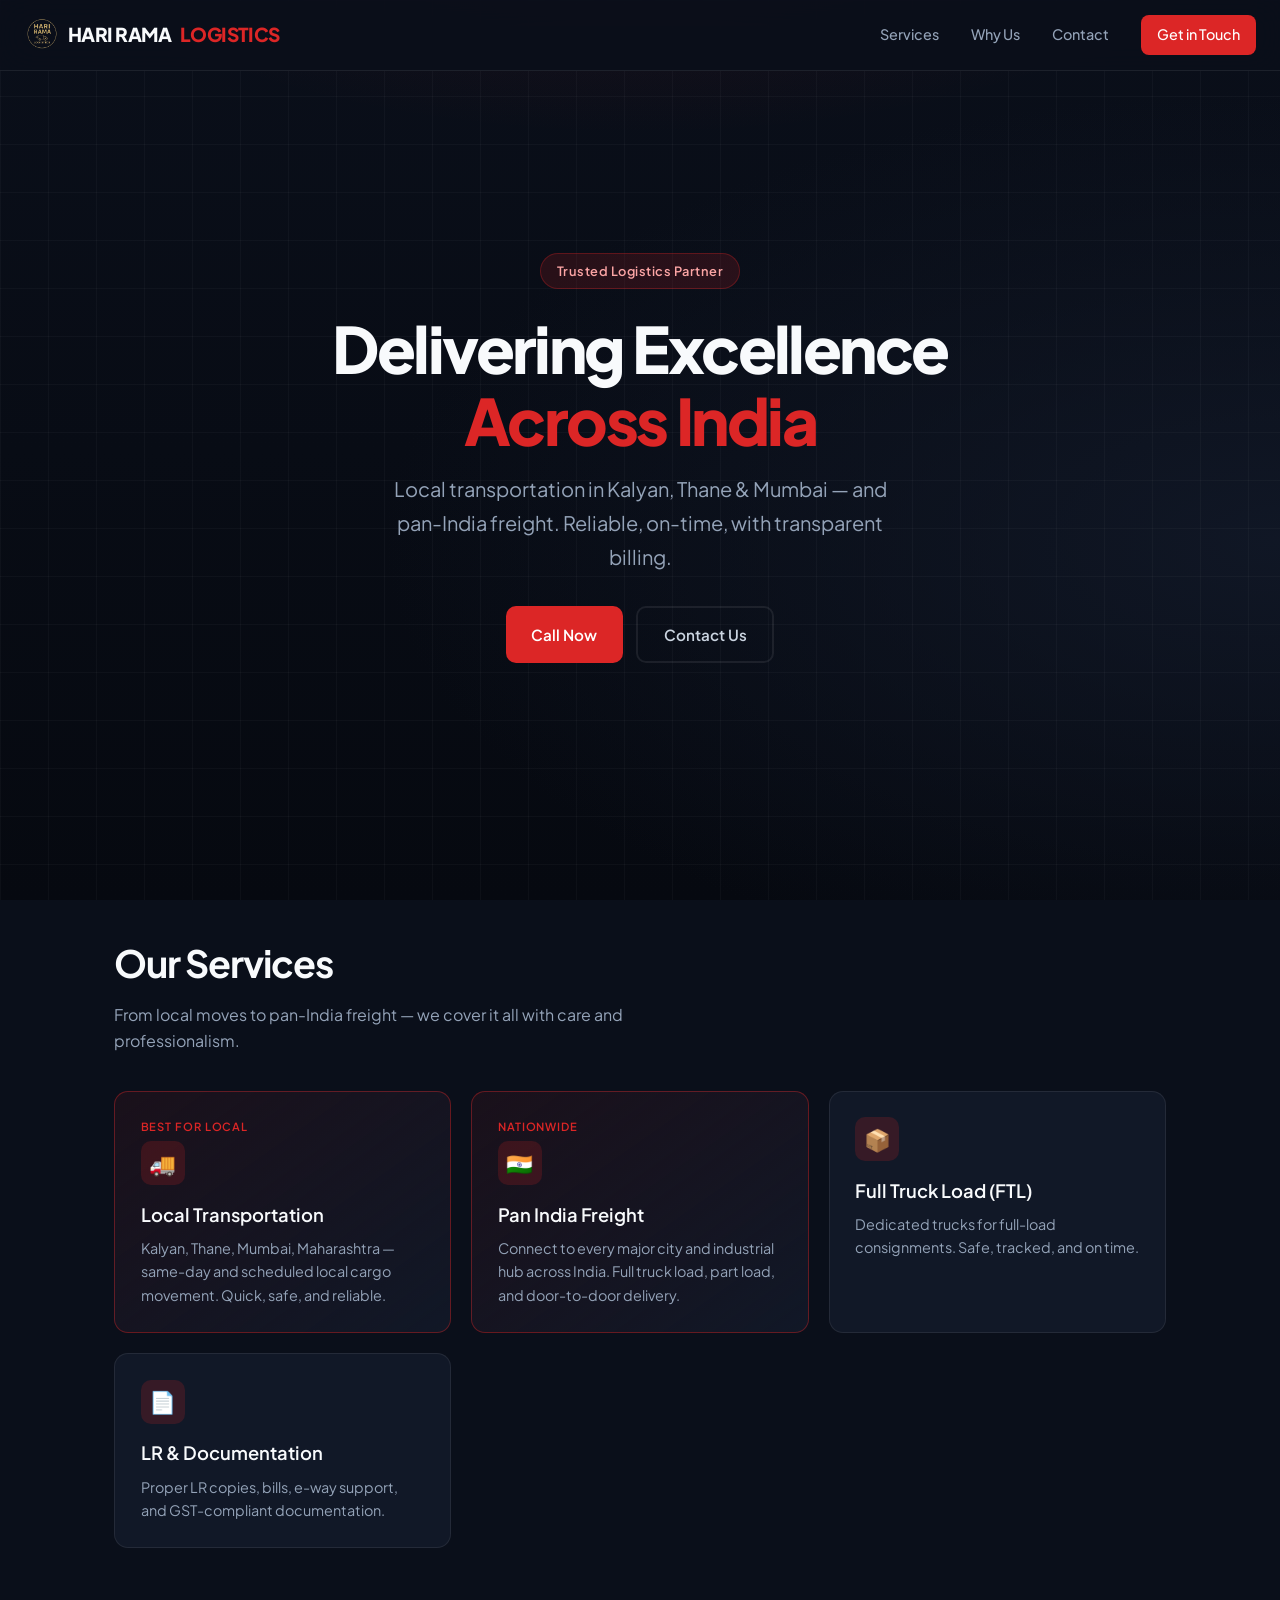
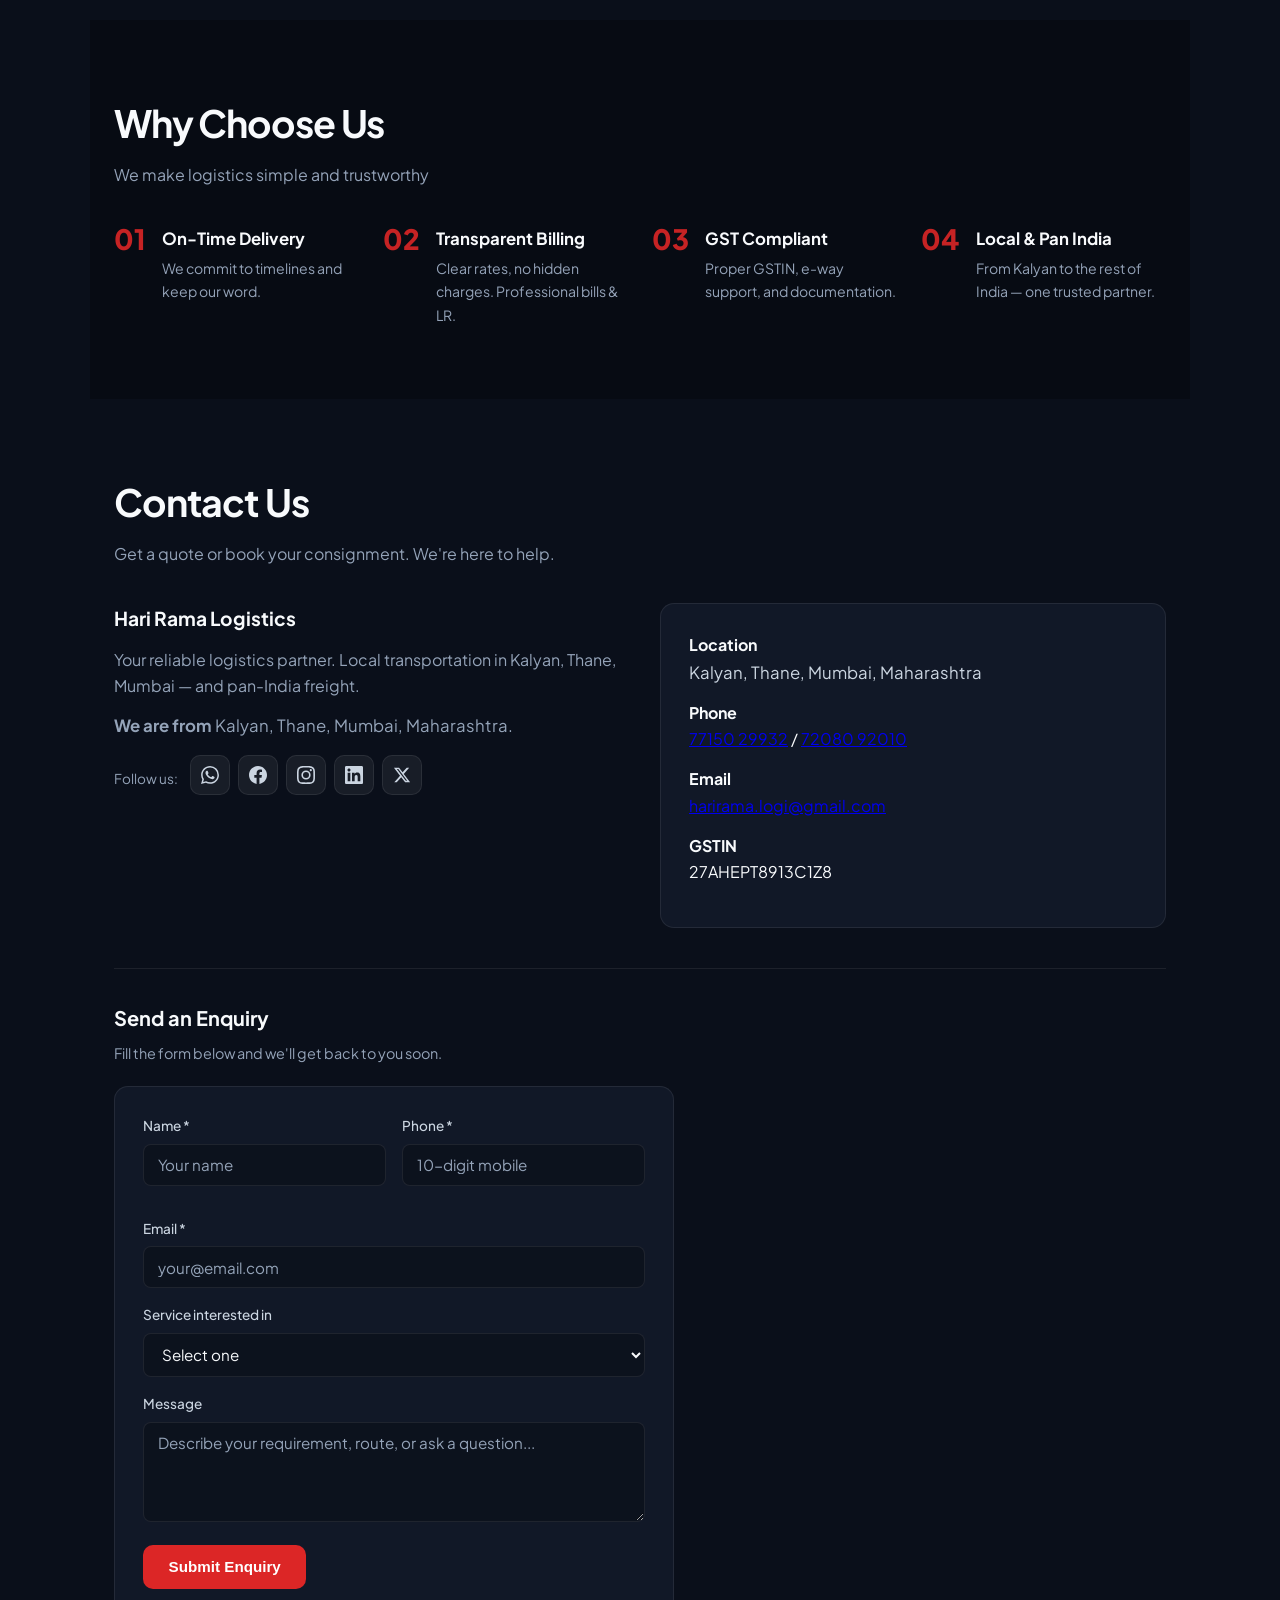
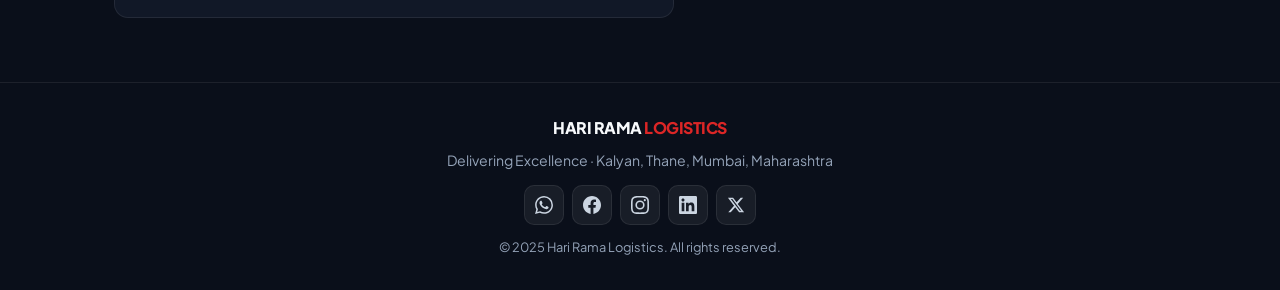
==== commit 9db2f303: "Update index.html" ====
--- a/index.html
+++ b/index.html
@@ -5,6 +5,8 @@
     <meta name="viewport" content="width=device-width, initial-scale=1.0">
     <meta name="description" content="Hari Rama Logistics - Local & Pan India freight from Kalyan, Thane, Mumbai. Delivering Excellence.">
     <title>Hari Rama Logistics | Delivering Excellence</title>
+    <link rel="icon" href="logo.png" type="image/png">
+    <link rel="apple-touch-icon" href="logo.png">
     <link rel="preconnect" href="https://fonts.googleapis.com">
     <link rel="preconnect" href="https://fonts.gstatic.com" crossorigin>
     <link href="https://fonts.googleapis.com/css2?family=Plus+Jakarta+Sans:wght@400;500;600;700;800&display=swap" rel="stylesheet">
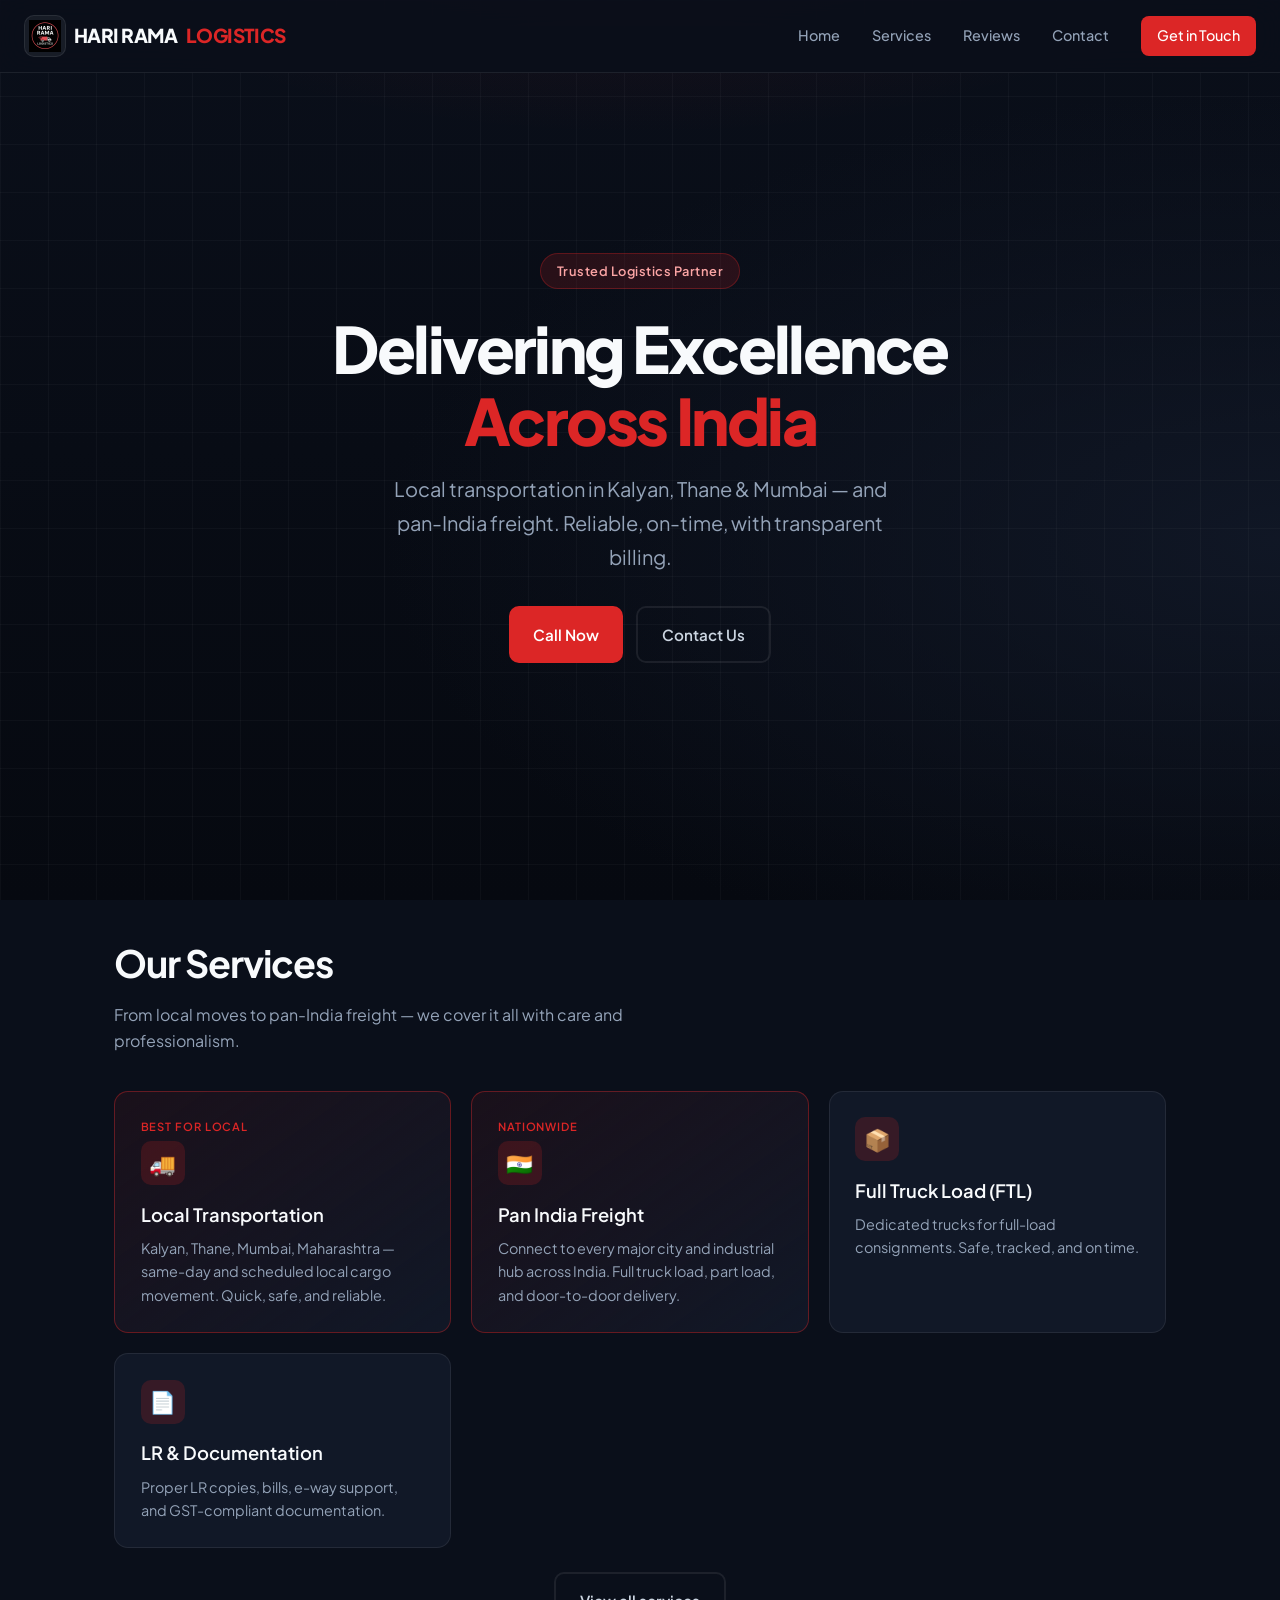
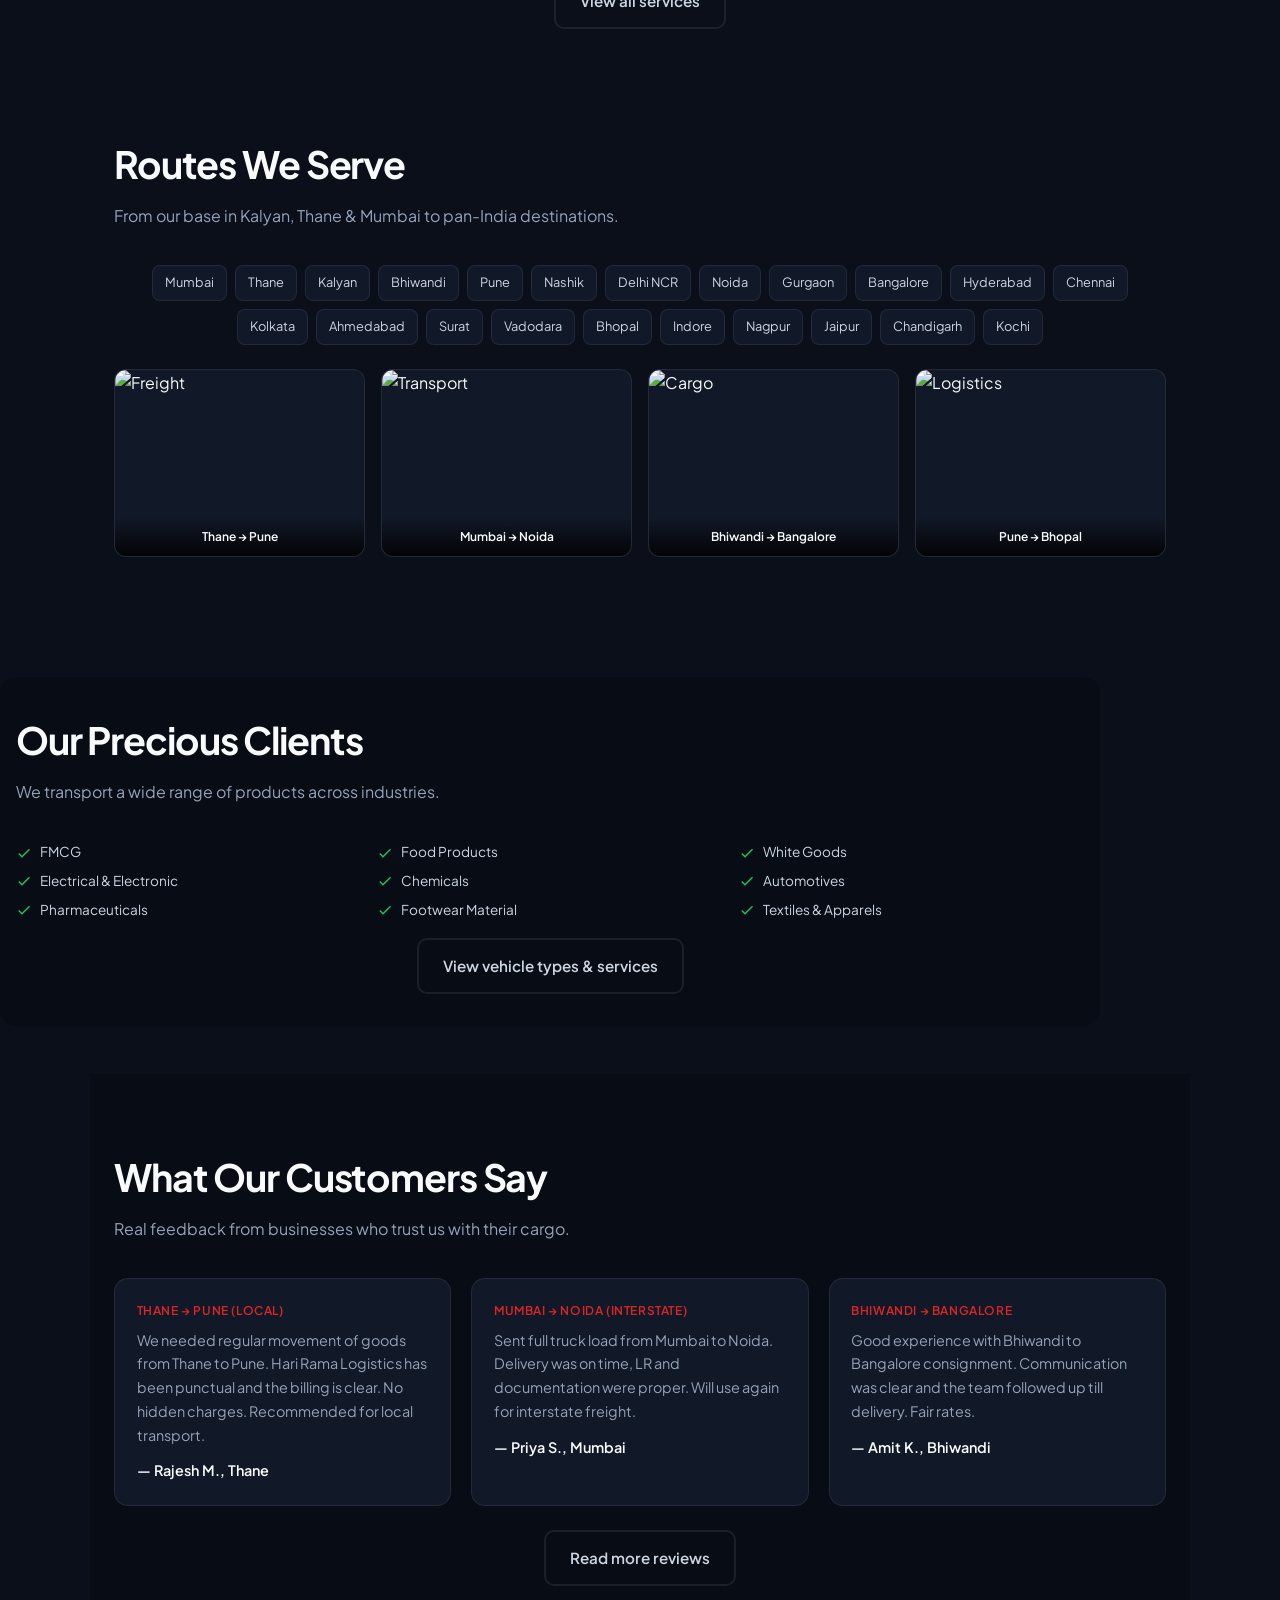
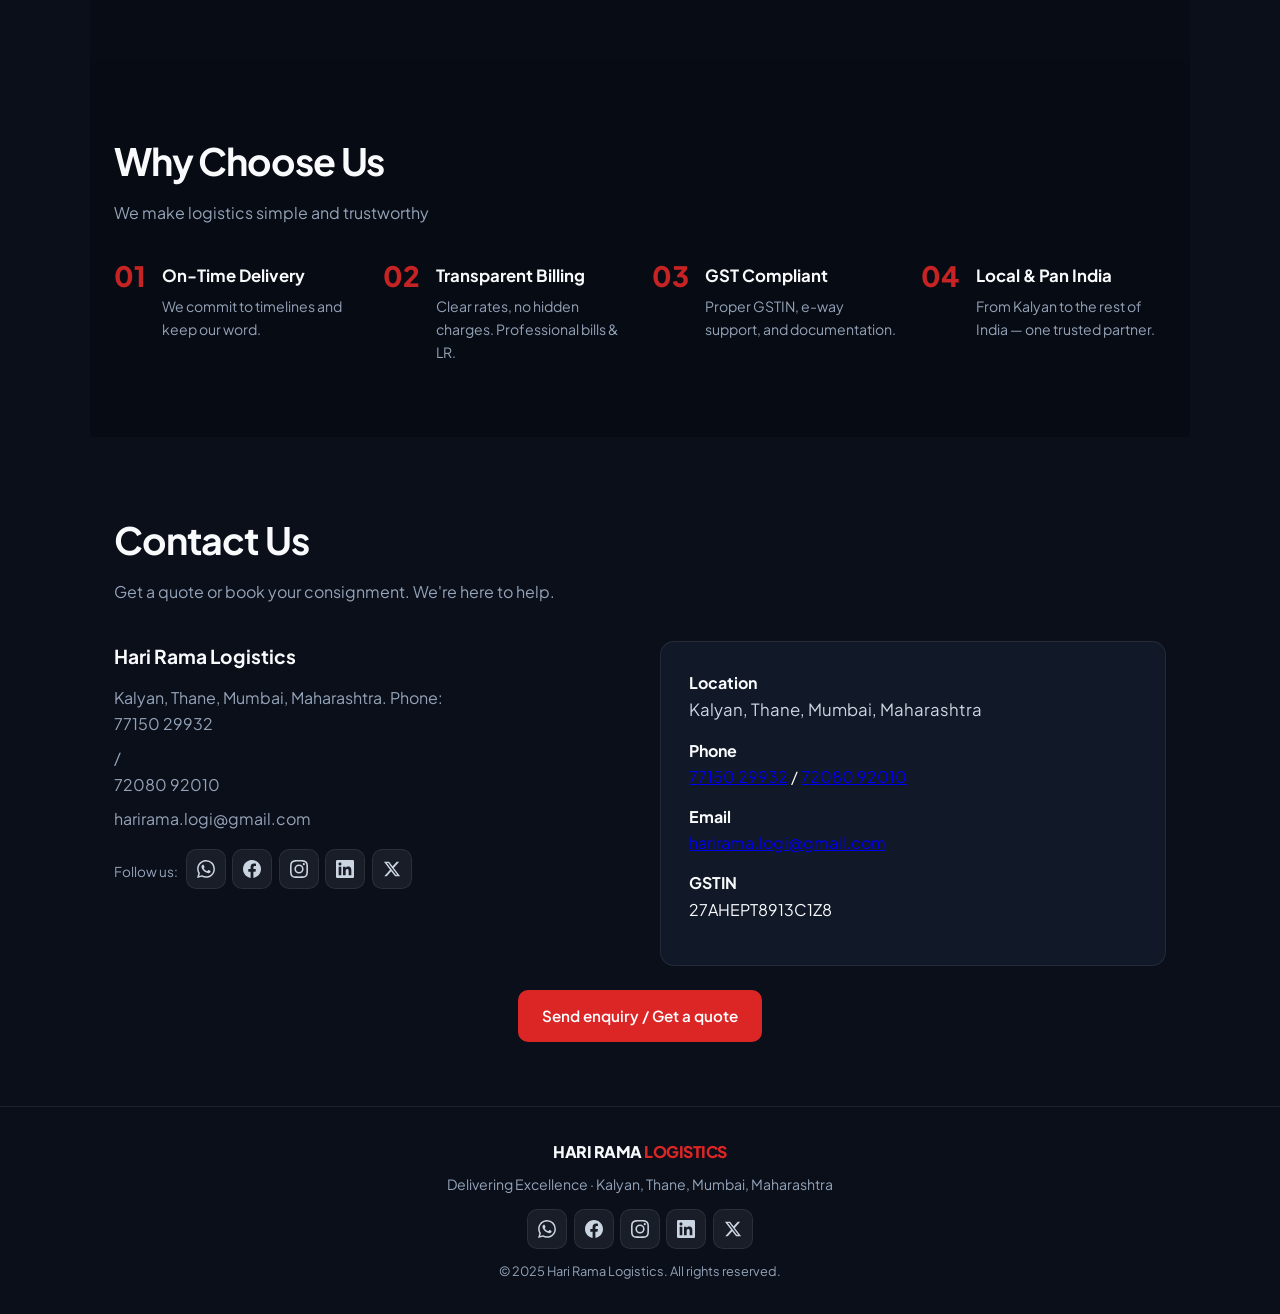
==== commit ef7771d9: "Add files via upload" ====
--- a/index.html
+++ b/index.html
@@ -5,8 +5,8 @@
     <meta name="viewport" content="width=device-width, initial-scale=1.0">
     <meta name="description" content="Hari Rama Logistics - Local & Pan India freight from Kalyan, Thane, Mumbai. Delivering Excellence.">
     <title>Hari Rama Logistics | Delivering Excellence</title>
-    <link rel="icon" href="logo.png" type="image/png">
-    <link rel="apple-touch-icon" href="logo.png">
+    <link rel="icon" href="logo.png" type="image/png" sizes="32x32">
+    <link rel="apple-touch-icon" href="logo.png" sizes="180x180">
     <link rel="preconnect" href="https://fonts.googleapis.com">
     <link rel="preconnect" href="https://fonts.gstatic.com" crossorigin>
     <link href="https://fonts.googleapis.com/css2?family=Plus+Jakarta+Sans:wght@400;500;600;700;800&display=swap" rel="stylesheet">
@@ -76,12 +76,24 @@
             text-decoration: none;
         }
         .logo span { color: var(--red-soft); }
+        .logo-img-wrap {
+            display: inline-flex;
+            align-items: center;
+            justify-content: center;
+            width: 42px;
+            height: 42px;
+            flex-shrink: 0;
+            background: rgba(255,255,255,0.06);
+            border-radius: 10px;
+            border: 1px solid var(--navy-border);
+        }
         .nav-logo-img {
-            height: 36px;
+            height: 28px;
             width: auto;
-            display: block;
+            max-width: 32px;
             object-fit: contain;
         }
+        @media (min-width: 480px) { .nav-logo-img { height: 32px; max-width: 38px; } }
         .nav-links {
             display: flex;
             gap: 2rem;
@@ -103,21 +115,46 @@
             font-weight: 600;
         }
         .nav-cta:hover { background: #ef4444; color: white !important; }
+        .nav-toggle {
+            display: flex; flex-direction: column; justify-content: center; gap: 5px;
+            width: 40px; height: 40px; padding: 8px;
+            background: transparent; border: 1px solid var(--navy-border); border-radius: 8px;
+            cursor: pointer; z-index: 101;
+        }
+        .nav-toggle span { display: block; height: 2px; background: var(--gray-light); border-radius: 1px; transition: transform 0.3s, opacity 0.3s; }
+        body.nav-open .nav-toggle span:nth-child(1) { transform: translateY(7px) rotate(45deg); }
+        body.nav-open .nav-toggle span:nth-child(2) { opacity: 0; }
+        body.nav-open .nav-toggle span:nth-child(3) { transform: translateY(-7px) rotate(-45deg); }
+        @media (min-width: 769px) { .nav-toggle { display: none; } }
         @media (max-width: 768px) {
-            .nav-links { gap: 1rem; }
-            .nav-links a:not(.nav-cta) { display: none; }
-        }
-
-        /* Hero - cleaner */
+            .nav-links {
+                display: none;
+                position: fixed; top: 0; right: 0; bottom: 0; width: min(280px, 85vw);
+                flex-direction: column; gap: 0; padding: 4.5rem 1.5rem 1.5rem;
+                background: var(--navy-card); border-left: 1px solid var(--navy-border);
+                box-shadow: -10px 0 30px rgba(0,0,0,0.3);
+            }
+            body.nav-open .nav-links { display: flex; }
+            .nav-links a { padding: 0.85rem 0; border-bottom: 1px solid var(--navy-border); font-size: 1rem; }
+            .nav-links .nav-cta { margin-top: 0.5rem; }
+        }
+        .nav-backdrop { display: none; position: fixed; inset: 0; background: rgba(0,0,0,0.5); z-index: 99; }
+        body.nav-open .nav-backdrop { display: block; }
+        @media (min-width: 769px) { .nav-backdrop { display: none !important; } }
+        @media (max-width: 768px) { .nav-logo-img { height: 28px; } .logo { font-size: 1rem; } }
+
+        /* Hero - mobile first */
         .hero {
             min-height: 100vh;
+            min-height: 100dvh;
             display: flex;
             flex-direction: column;
             justify-content: center;
             align-items: center;
             text-align: center;
-            padding: 5rem 1.5rem 4rem;
-        }
+            padding: 4.5rem 1rem 3rem;
+        }
+        @media (min-width: 600px) { .hero { padding: 5rem 1.5rem 4rem; } }
         .hero .badge {
             display: inline-flex;
             align-items: center;
@@ -157,14 +194,16 @@
         .btn {
             display: inline-flex;
             align-items: center;
+            justify-content: center;
             gap: 0.5rem;
-            padding: 0.85rem 1.6rem;
+            padding: 0.85rem 1.5rem;
             border-radius: 10px;
             font-weight: 600;
             font-size: 0.95rem;
             text-decoration: none;
             transition: transform 0.2s, box-shadow 0.2s, background 0.2s;
         }
+        @media (max-width: 480px) { .hero .cta { width: 100%; } .hero .cta .btn { width: 100%; } }
         .btn-primary {
             background: var(--red-soft);
             color: white;
@@ -190,8 +229,9 @@
         section {
             max-width: 1100px;
             margin: 0 auto;
-            padding: 4.5rem 1.5rem;
-        }
+            padding: 3rem 1rem;
+        }
+        @media (min-width: 600px) { section { padding: 4.5rem 1.5rem; } }
         .section-title {
             font-size: clamp(1.7rem, 4vw, 2.35rem);
             font-weight: 700;
@@ -310,9 +350,9 @@
             color: var(--gray-light);
         }
 
-        /* Social links */
         .social-row {
             display: flex;
+            flex-direction: row;
             align-items: center;
             gap: 0.5rem;
             flex-wrap: wrap;
@@ -321,12 +361,13 @@
         .social-row span {
             font-size: 0.85rem;
             color: var(--gray);
-            margin-right: 0.25rem;
+            white-space: nowrap;
         }
         .social-links {
-            display: flex;
-            gap: 0.5rem;
+            display: inline-flex;
+            flex-direction: row;
             flex-wrap: wrap;
+            gap: 0.4rem;
         }
         .social-links a {
             display: flex;
@@ -406,6 +447,61 @@
         }
         .form-success.show { display: block; }
 
+        /* Reviews */
+        .reviews { background: rgba(0,0,0,0.2); }
+        .reviews-grid { display: grid; grid-template-columns: 1fr; gap: 1.25rem; }
+        @media (min-width: 600px) { .reviews-grid { grid-template-columns: repeat(auto-fit, minmax(300px, 1fr)); } }
+        .review-card {
+            background: var(--navy-card);
+            border: 1px solid var(--navy-border);
+            border-radius: 14px;
+            padding: 1.35rem;
+        }
+        .review-card .review-photo { width: 100%; aspect-ratio: 16/9; background: var(--navy); border-radius: 10px; margin-bottom: 0.75rem; overflow: hidden; }
+        .review-card .review-photo img { width: 100%; height: 100%; object-fit: cover; }
+        .review-card .route { font-size: 0.75rem; font-weight: 600; color: var(--red-soft); text-transform: uppercase; letter-spacing: 0.05em; margin-bottom: 0.5rem; }
+        .review-card p { color: var(--gray); font-size: 0.9rem; line-height: 1.65; margin-bottom: 0.75rem; }
+        .review-card .name { font-size: 0.9rem; font-weight: 600; color: var(--white); }
+        .review-cta { margin-top: 1.25rem; }
+        /* Gallery / Our Work */
+        .gallery { padding-top: 2rem; }
+        .gallery-grid { display: grid; grid-template-columns: 1fr 1fr; gap: 0.75rem; }
+        @media (min-width: 600px) { .gallery-grid { grid-template-columns: repeat(4, 1fr); gap: 1rem; } }
+        .gallery-item {
+            aspect-ratio: 4/3;
+            background: var(--navy-card);
+            border: 1px solid var(--navy-border);
+            border-radius: 12px;
+            overflow: hidden;
+            display: flex;
+            align-items: center;
+            justify-content: center;
+            position: relative;
+        }
+        .gallery-item img { width: 100%; height: 100%; object-fit: cover; }
+        .gallery-item .caption {
+            position: absolute;
+            bottom: 0;
+            left: 0;
+            right: 0;
+            padding: 0.6rem 0.5rem;
+            background: linear-gradient(transparent, rgba(0,0,0,0.85));
+            font-size: 0.75rem;
+            font-weight: 600;
+            text-align: center;
+            color: var(--white);
+        }
+        .gallery-item.placeholder { background: linear-gradient(145deg, rgba(220,38,38,0.1) 0%, var(--navy-card) 100%); }
+        .gallery-item.placeholder .caption { background: rgba(0,0,0,0.6); }
+        .routes-tags { display: flex; flex-wrap: wrap; gap: 0.5rem; justify-content: center; margin-bottom: 1.5rem; }
+        .routes-tags span { padding: 0.4rem 0.75rem; background: var(--navy-card); border: 1px solid var(--navy-border); border-radius: 8px; font-size: 0.8rem; color: var(--gray-light); }
+        .gallery-item img { width: 100%; height: 100%; object-fit: cover; }
+        .clients-section { background: rgba(0,0,0,0.2); border-radius: 16px; padding: 2rem 1rem; margin: 3rem 0; }
+        .clients-list { display: grid; grid-template-columns: repeat(2, 1fr); gap: 0.4rem 1rem; }
+        @media (min-width: 600px) { .clients-list { grid-template-columns: repeat(3, 1fr); } }
+        .clients-list li { list-style: none; display: flex; align-items: center; gap: 0.5rem; color: var(--gray-light); font-size: 0.85rem; }
+        .clients-list li::before { content: ''; display: inline-block; width: 16px; height: 16px; background: url("data:image/svg+xml,%3Csvg xmlns='http://www.w3.org/2000/svg' viewBox='0 0 24 24' fill='%2322c55e'%3E%3Cpath d='M9 16.17L4.83 12l-1.42 1.41L9 19 21 7l-1.41-1.41z'/%3E%3C/svg%3E") no-repeat center; flex-shrink: 0; }
+
         /* Footer */
         footer {
             border-top: 1px solid var(--navy-border);
@@ -433,16 +529,21 @@
         };
     </script>
 
+    <div class="nav-backdrop" id="nav-backdrop" aria-hidden="true"></div>
     <nav>
-        <a href="#" class="logo">
-            <img src="logo.png" alt="Hari Rama Logistics" class="nav-logo-img">
+        <a href="index.html" class="logo">
+            <span class="logo-img-wrap"><img src="logo.png" alt="Hari Rama Logistics" class="nav-logo-img"></span>
             HARI RAMA <span>LOGISTICS</span>
         </a>
+        <button type="button" class="nav-toggle" id="nav-toggle" aria-label="Open menu">
+            <span></span><span></span><span></span>
+        </button>
         <div class="nav-links">
-            <a href="#services">Services</a>
-            <a href="#why-us">Why Us</a>
-            <a href="#contact">Contact</a>
-            <a href="#contact" class="nav-cta">Get in Touch</a>
+            <a href="index.html">Home</a>
+            <a href="services.html">Services</a>
+            <a href="reviews.html">Reviews</a>
+            <a href="contact.html">Contact</a>
+            <a href="contact.html" class="nav-cta">Get in Touch</a>
         </div>
     </nav>
 
@@ -452,7 +553,7 @@
         <p class="tagline">Local transportation in Kalyan, Thane & Mumbai — and pan-India freight. Reliable, on-time, with transparent billing.</p>
         <div class="cta">
             <a href="tel:7715029932" class="btn btn-primary">Call Now</a>
-            <a href="#contact" class="btn btn-outline">Contact Us</a>
+            <a href="contact.html" class="btn btn-outline">Contact Us</a>
         </div>
     </header>
 
@@ -483,6 +584,56 @@
                 <p>Proper LR copies, bills, e-way support, and GST-compliant documentation.</p>
             </div>
         </div>
+        <p style="text-align:center;margin-top:1.5rem;"><a href="services.html" class="btn btn-outline">View all services</a></p>
+    </section>
+
+    <section class="gallery">
+        <h2 class="section-title">Routes We Serve</h2>
+        <p class="section-sub">From our base in Kalyan, Thane & Mumbai to pan-India destinations.</p>
+        <div class="routes-tags">
+            <span>Mumbai</span><span>Thane</span><span>Kalyan</span><span>Bhiwandi</span><span>Pune</span><span>Nashik</span><span>Delhi NCR</span><span>Noida</span><span>Gurgaon</span><span>Bangalore</span><span>Hyderabad</span><span>Chennai</span><span>Kolkata</span><span>Ahmedabad</span><span>Surat</span><span>Vadodara</span><span>Bhopal</span><span>Indore</span><span>Nagpur</span><span>Jaipur</span><span>Chandigarh</span><span>Kochi</span>
+        </div>
+        <div class="gallery-grid">
+            <div class="gallery-item"><img src="https://images.unsplash.com/photo-1544620347-c4fd4a3d5957?w=400" alt="Freight"><span class="caption">Thane → Pune</span></div>
+            <div class="gallery-item"><img src="https://images.unsplash.com/photo-1519003722824-194d4455a60c?w=400" alt="Transport"><span class="caption">Mumbai → Noida</span></div>
+            <div class="gallery-item"><img src="https://images.unsplash.com/photo-1586528116311-ad8dd3c8310d?w=400" alt="Cargo"><span class="caption">Bhiwandi → Bangalore</span></div>
+            <div class="gallery-item"><img src="https://images.unsplash.com/photo-1601584115197-04ecc0da31d7?w=400" alt="Logistics"><span class="caption">Pune → Bhopal</span></div>
+        </div>
+    </section>
+
+    <section class="clients-section">
+        <h2 class="section-title">Our Precious Clients</h2>
+        <p class="section-sub">We transport a wide range of products across industries.</p>
+        <ul class="clients-list">
+            <li>FMCG</li><li>Food Products</li><li>White Goods</li><li>Electrical & Electronic</li><li>Chemicals</li><li>Automotives</li><li>Pharmaceuticals</li><li>Footwear Material</li><li>Textiles & Apparels</li>
+        </ul>
+        <p style="text-align:center;margin-top:1rem;"><a href="services.html" class="btn btn-outline">View vehicle types &amp; services</a></p>
+    </section>
+
+    <section id="reviews" class="reviews">
+        <h2 class="section-title">What Our Customers Say</h2>
+        <p class="section-sub">Real feedback from businesses who trust us with their cargo.</p>
+        <div class="reviews-grid">
+            <div class="review-card">
+                <div class="review-photo"><img src="review1.jpg" alt="" onerror="this.parentElement.style.display='none'"></div>
+                <div class="route">Thane → Pune (Local)</div>
+                <p>We needed regular movement of goods from Thane to Pune. Hari Rama Logistics has been punctual and the billing is clear. No hidden charges. Recommended for local transport.</p>
+                <div class="name">— Rajesh M., Thane</div>
+            </div>
+            <div class="review-card">
+                <div class="review-photo"><img src="review2.jpg" alt="" onerror="this.parentElement.style.display='none'"></div>
+                <div class="route">Mumbai → Noida (Interstate)</div>
+                <p>Sent full truck load from Mumbai to Noida. Delivery was on time, LR and documentation were proper. Will use again for interstate freight.</p>
+                <div class="name">— Priya S., Mumbai</div>
+            </div>
+            <div class="review-card">
+                <div class="review-photo"><img src="review3.jpg" alt="" onerror="this.parentElement.style.display='none'"></div>
+                <div class="route">Bhiwandi → Bangalore</div>
+                <p>Good experience with Bhiwandi to Bangalore consignment. Communication was clear and the team followed up till delivery. Fair rates.</p>
+                <div class="name">— Amit K., Bhiwandi</div>
+            </div>
+        </div>
+        <p style="text-align:center;margin-top:1.5rem;"><a href="reviews.html" class="btn btn-outline">Read more reviews</a></p>
     </section>
 
     <section id="why-us" class="why-us">
@@ -526,8 +677,8 @@
         <div class="contact-wrap">
             <div class="contact-info">
                 <h3>Hari Rama Logistics</h3>
-                <p>Your reliable logistics partner. Local transportation in Kalyan, Thane, Mumbai — and pan-India freight.</p>
-                <p class="location-text" style="margin-top:0.75rem;"><strong>We are from</strong> Kalyan, Thane, Mumbai, Maharashtra.</p>
+                <p>Kalyan, Thane, Mumbai, Maharashtra. Phone: <a href="tel:7715029932">77150 29932</a> / <a href="tel:7208092010">72080 92010</a></p>
+                <p><a href="mailto:harirama.logi@gmail.com">harirama.logi@gmail.com</a></p>
                 <div class="social-row">
                     <span>Follow us:</span>
                     <div class="social-links">
@@ -546,48 +697,7 @@
                 <p><strong>GSTIN</strong><br>27AHEPT8913C1Z8</p>
             </div>
         </div>
-
-        <!-- Enquiry form: Netlify Forms (100/month free). Works only after you host this site on Netlify. -->
-        <div class="enquiry-section" id="enquiry-form">
-            <h3>Send an Enquiry</h3>
-            <p class="form-intro">Fill the form below and we'll get back to you soon.</p>
-            <div id="form-success-msg" class="form-success">Thank you! We've received your enquiry and will contact you shortly.</div>
-            <form class="form-box" id="enquiry-form-el" name="enquiry" method="POST" data-netlify="true" data-netlify-honeypot="bot-field" action="/">
-                <input type="hidden" name="form-name" value="enquiry">
-                <p class="form-honey" style="position:absolute;left:-9999px;" aria-hidden="true"><label>Don't fill this: <input name="bot-field"></label></p>
-                <div class="form-row">
-                    <div class="form-group">
-                        <label for="ename">Name *</label>
-                        <input type="text" id="ename" name="name" placeholder="Your name" required>
-                    </div>
-                    <div class="form-group">
-                        <label for="ephone">Phone *</label>
-                        <input type="tel" id="ephone" name="phone" placeholder="10-digit mobile" required>
-                    </div>
-                </div>
-                <div class="form-group">
-                    <label for="eemail">Email *</label>
-                    <input type="email" id="eemail" name="email" placeholder="your@email.com" required>
-                </div>
-                <div class="form-group">
-                    <label for="eservice">Service interested in</label>
-                    <select id="eservice" name="service">
-                        <option value="">Select one</option>
-                        <option value="Local Transportation">Local Transportation (Kalyan / Thane / Mumbai)</option>
-                        <option value="Pan India Freight">Pan India Freight</option>
-                        <option value="Both">Both</option>
-                        <option value="Quote">Get a quote</option>
-                    </select>
-                </div>
-                <div class="form-group">
-                    <label for="emsg">Message</label>
-                    <textarea id="emsg" name="message" placeholder="Describe your requirement, route, or ask a question..."></textarea>
-                </div>
-                <div class="form-submit">
-                    <button type="submit" class="btn btn-primary">Submit Enquiry</button>
-                </div>
-            </form>
-        </div>
+        <p style="text-align:center;margin-top:1.5rem;"><a href="contact.html" class="btn btn-primary">Send enquiry / Get a quote</a></p>
     </section>
 
     <footer>
@@ -605,6 +715,15 @@
 
     <script>
         (function() {
+            var toggle = document.getElementById('nav-toggle');
+            var backdrop = document.getElementById('nav-backdrop');
+            function openNav() { document.body.classList.add('nav-open'); }
+            function closeNav() { document.body.classList.remove('nav-open'); }
+            if (toggle) toggle.addEventListener('click', function() { document.body.classList.toggle('nav-open'); });
+            if (backdrop) backdrop.addEventListener('click', closeNav);
+            document.querySelectorAll('.nav-links a').forEach(function(a) { a.addEventListener('click', closeNav); });
+        })();
+        (function() {
             var s = window.SOCIAL || {};
             var ids = ['whatsapp','facebook','instagram','linkedin','twitter'];
             ids.forEach(function(name) {
@@ -613,33 +732,6 @@
             });
         })();
 
-        (function() {
-            var successMsg = document.getElementById('form-success-msg');
-            if (window.location.hash === '#contact' && window.location.search.indexOf('enquiry=sent') !== -1 && successMsg) {
-                successMsg.classList.add('show');
-                successMsg.scrollIntoView({ behavior: 'smooth', block: 'nearest' });
-            }
-            var form = document.getElementById('enquiry-form-el');
-            if (form) {
-                form.addEventListener('submit', function(e) {
-                    e.preventDefault();
-                    var btn = form.querySelector('button[type="submit"]');
-                    var origText = btn ? btn.textContent : '';
-                    if (btn) { btn.disabled = true; btn.textContent = 'Sending...'; }
-                    var fd = new FormData(form);
-                    var body = new URLSearchParams(fd).toString();
-                    fetch('/', { method: 'POST', headers: { 'Content-Type': 'application/x-www-form-urlencoded' }, body: body })
-                        .then(function(r) {
-                            if (r.ok) {
-                                if (successMsg) { successMsg.classList.add('show'); successMsg.scrollIntoView({ behavior: 'smooth', block: 'nearest' }); }
-                                form.reset();
-                            } else { if (successMsg) { successMsg.textContent = 'Something went wrong. Please call us or email directly.'; successMsg.classList.add('show'); } }
-                        })
-                        .catch(function() { if (successMsg) { successMsg.textContent = 'Network error. Please call 77150 29932 or email us.'; successMsg.classList.add('show'); } })
-                        .finally(function() { if (btn) { btn.disabled = false; btn.textContent = origText; } });
-                });
-            }
-        })();
     </script>
 </body>
 </html>
